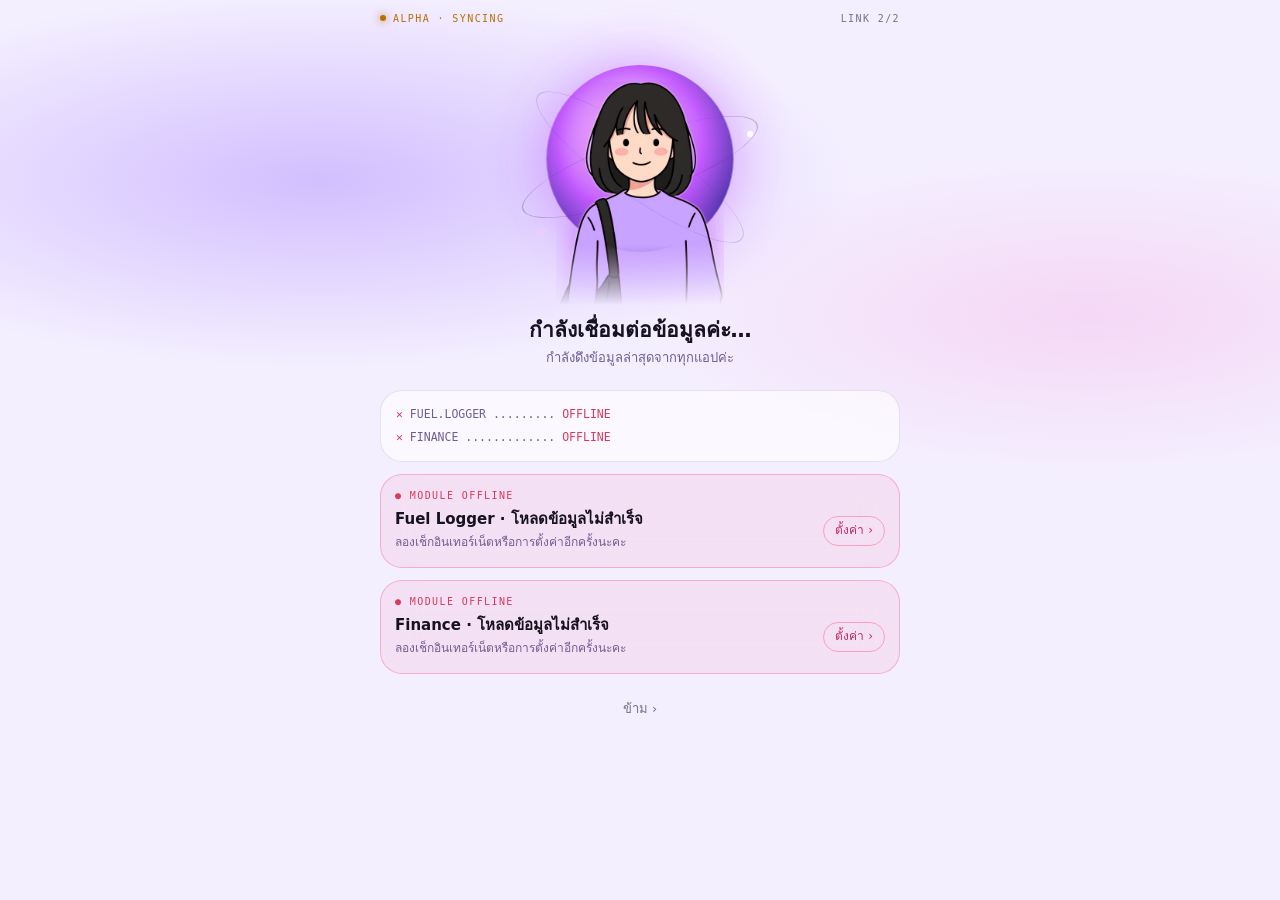
==== index.html @ 072a5286 "B4+B2: light/dark mode, and Alpha settings as the one place for all three apps - alpha-theme.js: alp" ====
<!doctype html>
<html lang="th">
<head>
  <meta charset="utf-8">
  <meta name="viewport" content="width=device-width, initial-scale=1, viewport-fit=cover">
  <meta name="theme-color" content="#07040f">
  <meta name="color-scheme" content="dark">
  <meta name="apple-mobile-web-app-capable" content="yes">
  <meta name="mobile-web-app-capable" content="yes">
  <meta name="apple-mobile-web-app-status-bar-style" content="black-translucent">
  <meta name="apple-mobile-web-app-title" content="Alpha">
  <meta name="description" content="รวมแอปส่วนตัว พร้อมสรุปและแจ้งเตือนจากทุกแอป">
  <title>Alpha</title>
  <link rel="manifest" href="/manifest.webmanifest">
  <link rel="apple-touch-icon" href="/icons/icon-180.png">
  <link rel="icon" href="/icons/icon.svg" type="image/svg+xml">
  <link rel="stylesheet" href="/styles.css">
  <script src="/alpha-theme.js"></script>
  <link rel="preload" href="/assets/alpha-character.png" as="image">
</head>
<body>
  <div class="aurora" aria-hidden="true"></div>

  <!-- หน้าแรก -->
  <main class="home" id="home">
    <div class="hud-top mono"><span class="live" id="liveState"><i></i><b>ALPHA · ONLINE</b></span><span class="hud-right"><span id="hudDate"></span>
      <button type="button" class="gear" id="settingsBtn" aria-label="ตั้งค่า"><svg viewBox="0 0 24 24"><path d="M4 7h9M18 7h2M4 17h2M11 17h9"/><circle cx="15.5" cy="7" r="2.5"/><circle cx="8.5" cy="17" r="2.5"/></svg></button></span></div>

    <button type="button" class="orb-btn" id="orbBtn" aria-label="เปิดหน้าสรุป">
      <span class="alpha alpha-lg" id="alpha" aria-hidden="true"><i class="glow-orb"></i><i class="ring r1"></i><span class="char"><img src="/assets/alpha-character.png" alt="" draggable="false"><i class="shirt"></i></span><i class="ring r2"></i><i class="spark s1"></i><i class="spark s2"></i></span>
      <span class="orb-hint">แตะเพื่อฟังสรุป</span>
    </button>

    <header class="greet">
      <h1 id="greet">สวัสดี</h1>
      <p id="headline">กำลังโหลด…</p>
    </header>

    <section class="alerts" id="alerts" aria-live="polite"></section>
    <section class="apps" id="apps"></section>
  </main>

  <!-- ช่องสั่งงาน -->
  <div class="answer" id="answer" role="status" hidden></div>
  <form class="cmd glass" id="cmd" autocomplete="off">
    <span class="wave" aria-hidden="true"><i></i><i></i><i></i><i></i><i></i><i></i><i></i></span>
    <input id="cmdInput" type="text" enterkeyhint="go" placeholder="สั่งงาน เช่น เงินเหลือเท่าไหร่" aria-label="สั่งงาน">
    <button type="button" class="mic" id="micBtn" aria-label="พูดคำสั่ง">
      <svg viewBox="0 0 24 24"><rect x="9" y="3" width="6" height="11" rx="3"/><path d="M5 11a7 7 0 0 0 14 0M12 18v3"/></svg>
    </button>
  </form>

  <!-- หน้าซิงก์ตอนเปิดแอป -->
  <section class="overlay sync" id="sync" aria-label="กำลังซิงก์" hidden>
    <div class="hud-top mono"><span class="live warn"><i></i><b>ALPHA · SYNCING</b></span><span id="syncCount"></span></div>
    <span class="alpha alpha-xl spinning" aria-hidden="true"><i class="glow-orb"></i><i class="ring r1"></i><span class="char"><img src="/assets/alpha-character.png" alt="" draggable="false"><i class="shirt"></i></span><i class="ring r2"></i><i class="spark s1"></i><i class="spark s2"></i></span>
    <h2>กำลังเชื่อมต่อข้อมูล…</h2>
    <p id="syncSub">ดึงข้อมูลล่าสุดจากทุกแอป</p>
    <div class="glass mono sync-log" id="syncLog"></div>
    <div id="syncIssues"></div>
    <button type="button" class="skip" id="syncSkip">ข้าม ›</button>
  </section>

  <!-- หน้ารายงาน -->
  <section class="overlay report" id="report" aria-label="รายงาน" hidden>
    <header class="rp-head">
      <button type="button" class="back" id="reportBack" aria-label="กลับ"><svg viewBox="0 0 8 14"><path d="M6.5 1.5L1.5 7l5 5.5"/></svg></button>
      <span class="avatar" id="rpAvatar" aria-hidden="true"><span class="char"><img src="/assets/alpha-character.png" alt="" draggable="false"><i class="shirt"></i></span></span>
      <div class="rp-title"><b class="mono">ALPHA</b><small class="mono" id="rpState"></small></div>
      <button type="button" class="speak" id="speakBtn" aria-label="อ่านให้ฟัง">
        <svg viewBox="0 0 24 24"><path d="M4 10v4h4l5 4V6L8 10z"/><path d="M16.5 8.5a5 5 0 0 1 0 7M19 6a8.5 8.5 0 0 1 0 12"/></svg>
      </button>
    </header>
    <div class="rp-body mono" id="rpBody"></div>
    <div class="rp-label mono">// MODULES</div>
    <div class="rp-modules mono" id="rpModules"></div>
  </section>

  <!-- หน้าตั้งค่า -->
  <section class="overlay settings" id="settings" aria-label="ตั้งค่า" hidden>
    <header class="rp-head">
      <button type="button" class="back" id="settingsBack" aria-label="กลับ"><svg viewBox="0 0 8 14"><path d="M6.5 1.5L1.5 7l5 5.5"/></svg></button>
      <h2 class="set-title" id="setTitle"></h2>
    </header>
    <div class="set-label" id="themeLabel"></div>
    <div class="themes" id="themes" role="radiogroup"></div>
    <div class="set-label" id="modeLabel"></div>
    <div class="seg three" id="modeSeg" role="radiogroup">
      <button type="button" role="radio" data-mode="auto"></button>
      <button type="button" role="radio" data-mode="light"></button>
      <button type="button" role="radio" data-mode="dark"></button>
    </div>
    <div class="set-label" id="langLabel"></div>
    <div class="seg" id="langSeg" role="radiogroup">
      <button type="button" role="radio" data-lang="th">ไทย</button>
      <button type="button" role="radio" data-lang="en">English</button>
    </div>
    <div class="set-label" id="connLabel"></div>
    <div class="set-stack" id="conns"></div>
    <div class="set-label" id="alertLabel"></div>
    <div class="glass set-card" style="margin-top:0">
      <label class="set-row" for="paceMin"><span id="paceLabel"></span>
        <input id="paceMin" type="number" inputmode="numeric" min="0" step="50"></label>
      <p class="set-hint" id="paceHint"></p>
      <div class="toggle-row" style="margin-top:14px"><span id="briefLabel"></span><button type="button" class="switch" id="briefSwitch" role="switch" aria-checked="true" aria-labelledby="briefLabel"></button></div>
      <p class="set-hint" id="briefHint"></p>
    </div>
    <div class="set-label" id="voiceLabel"></div>
    <div class="glass rp-voice">
      <div class="seg" id="voiceSeg" role="radiogroup">
        <button type="button" role="radio" data-voice="device"></button>
        <button type="button" role="radio" data-voice="siri"></button>
      </div>
      <p id="voiceNote"></p>
      <button type="button" class="voice-test" id="voiceTest"></button>
    </div>
    <p class="set-hint" style="text-align:center;margin:24px 0 8px" id="setFoot"></p>
  </section>

  <script type="module" src="/hub.js"></script>
</body>
</html>
---- styles.css ----
:root {
  /* สีตามธีม — alpha-theme.js ตั้ง --vi --pk --g1..3 --halo --core-* --shirt --bg-dark/--bg-light (ค่าด้านล่างคือ Aurora) */
  --vi: #b48cff; --pk: #ff5fbf;
  --g1: rgba(106, 43, 255, .55); --g2: rgba(255, 63, 180, .30); --g3: rgba(43, 107, 255, .28);
  --halo: rgba(192, 77, 255, .55);
  --core-a: #ffc4f2; --core-b: #c04dff; --core-c: #3b1d9e;
  --shirt: #b07cff;
  --grad: linear-gradient(135deg, var(--vi), var(--pk));
  --mono: "SF Mono", ui-monospace, Menlo, monospace;
  --ease: cubic-bezier(.2, .8, .2, 1);

  /* โหมดมืด (ค่าเริ่มต้น) */
  --bg: var(--bg-dark, #07040f);
  --ink: var(--ink-dark, #f4efff);
  --lav: var(--lav-dark, #c7b8ea);
  --dim: var(--dim-dark, #9a8fb8);
  --strong: #fff;
  --a1: var(--g1); --a2: var(--g2); --a3: var(--g3);
  --gr: #7dffb2; --rd: #ff5f8a; --or: #ffc46b; --live: #5ef2ff; --live-ink: #9ef2ff; --rd-ink: #ff7fb0;
  --glass: rgba(255, 255, 255, .07);
  --glass-line: rgba(255, 255, 255, .14);
  --line: rgba(255, 255, 255, .08);
  --ring-c: rgba(255, 255, 255, .5);
  --well: rgba(0, 0, 0, .25);
  color-scheme: dark;
}
/* โหมดสว่าง (เลือกในหน้าตั้งค่า หรือตามเครื่อง) */
:root[data-alpha-mode="light"] {
  --bg: var(--bg-light, #f6f3ff);
  --ink: #17121f;
  --lav: color-mix(in srgb, var(--vi) 35%, #4a4458);
  --dim: #77708a;
  --strong: #17121f;
  --a1: color-mix(in srgb, var(--g1) 45%, transparent); --a2: color-mix(in srgb, var(--g2) 45%, transparent); --a3: color-mix(in srgb, var(--g3) 45%, transparent);
  --gr: #0a8a55; --rd: #d83a5a; --or: #b86e00; --live: #0a9fc2; --live-ink: #0a7f9a; --rd-ink: #c22a5c;
  --glass: rgba(255, 255, 255, .6);
  --glass-line: rgba(30, 20, 60, .1);
  --line: rgba(30, 20, 60, .08);
  --ring-c: rgba(60, 40, 120, .35);
  --well: rgba(255, 255, 255, .7);
  color-scheme: light;
}
* { box-sizing: border-box; }
[hidden] { display: none !important; }
html, body { margin: 0; }
html { background: var(--bg); }
body {
  min-height: 100dvh; background: var(--bg); color: var(--ink);
  font: 15px/1.45 -apple-system, BlinkMacSystemFont, "SF Pro Text", "Sukhumvit Set", "Thonburi", system-ui, sans-serif;
  -webkit-font-smoothing: antialiased; -webkit-tap-highlight-color: transparent; overscroll-behavior-y: none;
}
button, input { font: inherit; color: inherit; }
button { background: none; border: 0; padding: 0; cursor: pointer; }
a { color: inherit; text-decoration: none; }
.mono { font-family: var(--mono); }
.glass { background: var(--glass); border: 1px solid var(--glass-line); border-radius: 22px; -webkit-backdrop-filter: blur(18px); backdrop-filter: blur(18px); }

/* พื้นหลังออโรร่า (ใช้ gradient แทน blur เพื่อให้ลื่นบนมือถือ) */
.aurora {
  position: fixed; inset: -10%; z-index: -1; pointer-events: none;
  background:
    radial-gradient(38% 26% at 22% 18%, var(--a1), transparent 70%),
    radial-gradient(34% 24% at 82% 32%, var(--a2), transparent 70%),
    radial-gradient(44% 30% at 50% 92%, var(--a3), transparent 70%);
  animation: drift 24s ease-in-out infinite alternate;
}
@keyframes drift { to { transform: translate3d(0, -3%, 0) scale(1.06); } }

/* ---------- ลูกแก้ว AI ---------- */
.orb { position: relative; display: block; width: var(--s); height: var(--s); }
.orb-xl { --s: 200px; }
.orb-lg { --s: 168px; }
.orb-sm { --s: 46px; flex: none; }
.orb-core {
  position: absolute; inset: 17%; border-radius: 50%;
  background: radial-gradient(circle at 45% 40%, #fff 0, var(--core-a) 14%, var(--core-b) 45%, var(--core-c) 78%, transparent 100%);
  box-shadow: 0 0 calc(var(--s) * .25) var(--halo);
  animation: breathe 4.2s ease-in-out infinite;
}
.ring { position: absolute; inset: 0; border-radius: 50%; border: 1px solid var(--ring-c); transform: rotateZ(-20deg) scaleY(.32); }
.ring.r2 { border-color: color-mix(in srgb, var(--ring-c) 50%, transparent); transform: rotateZ(35deg) scaleY(.32); }
.orb .r1 { animation: tilt1 14s linear infinite; }
.orb .r2 { animation: tilt2 20s linear infinite; }
.spark { position: absolute; width: 6px; height: 6px; border-radius: 50%; background: #fff; box-shadow: 0 0 10px #fff, 0 0 18px var(--core-a); }
.spark.s1 { top: 30%; right: 3%; animation: twinkle 3s ease-in-out infinite; }
.spark.s2 { bottom: 26%; left: 8%; width: 4px; height: 4px; background: var(--core-a); animation: twinkle 3.8s ease-in-out infinite .8s; }
.orb-sm .spark { display: none; }
.orb.spinning .r1 { animation-duration: 2.6s; }
.orb.spinning .r2 { animation-duration: 3.4s; animation-direction: reverse; }
.orb.spinning .orb-core { animation-duration: 1.6s; }
@keyframes breathe { 50% { transform: scale(1.06); filter: brightness(1.15); } }
@keyframes tilt1 { from { transform: rotateZ(-20deg) rotateX(0) scaleY(.32); } to { transform: rotateZ(340deg) rotateX(0) scaleY(.32); } }
@keyframes tilt2 { from { transform: rotateZ(35deg) scaleY(.32); } to { transform: rotateZ(-325deg) scaleY(.32); } }
@keyframes twinkle { 50% { opacity: .35; transform: scale(.7); } }

/* ---------- ตัวละคร Alpha ----------
   รูปต้นฉบับไม่ถูกแก้ (หน้าและผมเหมือนเดิม) · เสื้อเปลี่ยนสีด้วยชั้น .shirt ที่ใช้ mask เฉพาะส่วนเสื้อ
   + mix-blend-mode: color (คงความสว่าง/ขอบเส้นเดิม เปลี่ยนแค่เฉดสี) */
.alpha { position: relative; display: block; width: var(--w); height: var(--h); }
.alpha-lg { --w: 236px; --h: 226px; }
.alpha-xl { --w: 240px; --h: 236px; }
.glow-orb {
  position: absolute; left: 50%; top: 2%; width: 78%; aspect-ratio: 1; transform: translateX(-50%); border-radius: 50%;
  background: radial-gradient(circle at 45% 40%, color-mix(in srgb, #fff 70%, var(--core-a)) 0, var(--core-a) 18%, var(--core-b) 48%, var(--core-c) 76%, transparent 100%);
  box-shadow: 0 0 60px var(--halo); opacity: .9; animation: breathe 4.2s ease-in-out infinite;
}
.alpha .char {
  position: absolute; left: 50%; top: 9%; width: 70%; transform: translateX(-50%); isolation: isolate;
  /* ไฟขอบบาง ๆ + เรืองแสงสีธีม ให้เข้ากับพื้นมืด */
  filter: drop-shadow(0 0 1px rgba(255, 255, 255, .75)) drop-shadow(0 0 14px var(--halo));
  -webkit-mask-image: linear-gradient(#000 70%, transparent 96%); mask-image: linear-gradient(#000 70%, transparent 96%);
}
.char img { display: block; width: 100%; height: auto; -webkit-user-drag: none; }
.char .shirt {
  position: absolute; inset: 0; background: var(--shirt); mix-blend-mode: color; pointer-events: none;
  -webkit-mask: url(/assets/alpha-shirt-mask.png) center / 100% 100% no-repeat; mask: url(/assets/alpha-shirt-mask.png) center / 100% 100% no-repeat;
}
.alpha .ring { inset: 6% -2% auto; height: 78%; z-index: 0; }
.alpha .ring.r2 { z-index: 2; border-color: color-mix(in srgb, var(--ring-c) 60%, transparent); }
.alpha .char { z-index: 1; }
.alpha .spark { z-index: 3; }
.alpha .r1 { animation: tilt1 14s linear infinite; }
.alpha .r2 { animation: tilt2 20s linear infinite; }
.alpha.spinning .r1 { animation-duration: 2.6s; }
.alpha.spinning .r2 { animation-duration: 3.4s; animation-direction: reverse; }
.alpha.spinning .glow-orb { animation-duration: 1.6s; }
/* ตอนอ่านสรุปด้วยเสียง: วงแสงด้านหลังเต้นตามจังหวะ (ตัวละครไม่ขยับ) */
.alpha.speaking .glow-orb { animation: talk .9s ease-in-out infinite; }
.alpha.speaking.bump .glow-orb { transform: translateX(-50%) scale(1.12); filter: brightness(1.3); transition: transform .08s, filter .08s; }
@keyframes talk { 0%, 100% { transform: translateX(-50%) scale(1); } 50% { transform: translateX(-50%) scale(1.07); filter: brightness(1.2); } }
.glow-orb { will-change: transform; }
@keyframes breathe-orb { 50% { transform: translateX(-50%) scale(1.05); filter: brightness(1.12); } }
.alpha .glow-orb { animation-name: breathe-orb; }
.alpha.speaking .glow-orb { animation-name: talk; }
/* หน้ารายงาน: avatar วงกลมเล็ก */
.avatar { position: relative; flex: none; width: 46px; height: 46px; border-radius: 50%; overflow: hidden;
  background: radial-gradient(circle at 50% 35%, var(--core-b), var(--core-c) 80%); box-shadow: 0 0 0 1px rgba(255, 255, 255, .3), 0 0 14px var(--halo); }
.avatar .char { position: absolute; left: 50%; top: 3px; width: 64px; transform: translateX(-50%); }
.avatar.speaking { animation: talk-av .9s ease-in-out infinite; }
@keyframes talk-av { 50% { box-shadow: 0 0 0 1px rgba(255, 255, 255, .5), 0 0 24px var(--halo); } }

/* ---------- หน้าแรก ---------- */
.home {
  max-width: 520px; margin: 0 auto;
  padding: calc(env(safe-area-inset-top) + 12px) max(18px, env(safe-area-inset-right)) calc(env(safe-area-inset-bottom) + 110px) max(18px, env(safe-area-inset-left));
}
.hud-top { display: flex; justify-content: space-between; font-size: 10px; letter-spacing: .14em; color: var(--dim); text-transform: uppercase; }
.live b { font-weight: 500; color: var(--live-ink); }
.live i { display: inline-block; width: 6px; height: 6px; margin-right: 7px; border-radius: 50%; background: var(--live); box-shadow: 0 0 8px var(--live); vertical-align: 1px; }
.live.warn b { color: var(--or); }
.live.warn i { background: var(--or); box-shadow: 0 0 8px var(--or); animation: twinkle 1s infinite; }
.live.bad b { color: var(--rd); }
.live.bad i { background: var(--rd); box-shadow: 0 0 8px var(--rd); }

.orb-btn { display: flex; flex-direction: column; align-items: center; margin: 14px auto 0; }
.orb-btn:active .orb { transform: scale(.96); }
.orb-btn .orb { transition: transform .2s var(--ease); }
.orb-hint { margin-top: 2px; font-size: 11px; color: var(--lav); opacity: .7; }
.greet { text-align: center; margin-top: 10px; }
.greet h1 { margin: 0; font-size: 26px; font-weight: 650; letter-spacing: -.01em; }
.greet p { margin: 4px 0 0; color: var(--lav); font-size: 14px; }
.greet p b { font-weight: 600; }
.greet .u { color: var(--rd); } .greet .s { color: var(--or); }

.alerts { margin-top: 20px; }
.alerts:empty { display: none; }
.al-card { display: block; padding: 6px 16px; }
.al-main { display: flex; gap: 12px; align-items: center; padding: 10px 0; }
.al-ic { flex: none; width: 38px; height: 38px; border-radius: 12px; display: grid; place-items: center; font-weight: 700; }
.al-ic.urgent { background: rgba(255, 77, 140, .2); color: var(--rd-ink); }
.al-ic.soon { background: rgba(255, 196, 107, .16); color: var(--or); }
.al-ic.info { background: color-mix(in srgb, var(--lav) 14%, transparent); color: var(--lav); }
.al-text { flex: 1; min-width: 0; }
.al-text b { display: block; font-weight: 600; }
.al-text small { color: var(--lav); font-size: 12px; }
.al-row { display: flex; align-items: center; gap: 10px; padding: 9px 0; border-top: 1px solid var(--line); font-size: 13.5px; }
.al-row span:nth-child(2) { flex: 1; min-width: 0; }
.al-row small { color: var(--dim); font-size: 11px; }
.dot { flex: none; width: 8px; height: 8px; border-radius: 50%; }
.dot.urgent { background: var(--rd); box-shadow: 0 0 8px var(--rd); }
.dot.soon { background: var(--or); }
.dot.info { background: var(--dim); }
.al-more { display: block; width: 100%; padding: 10px 0 8px; border-top: 1px solid var(--line); text-align: center; font-size: 13px; color: var(--lav); }
.chev { flex: none; width: 8px; height: 14px; fill: none; stroke: var(--lav); stroke-width: 1.8; stroke-linecap: round; stroke-linejoin: round; }

.apps { display: grid; grid-template-columns: repeat(2, minmax(0, 1fr)); gap: 10px; margin-top: 10px; }
.app { position: relative; display: block; padding: 14px; min-height: 128px; transition: transform .15s var(--ease); }
.app:active { transform: scale(.97); }
.app.wide { grid-column: 1 / -1; min-height: 0; display: flex; align-items: center; gap: 12px; padding: 12px 16px; }
.app-name { display: flex; align-items: center; gap: 8px; font-size: 12.5px; font-weight: 600; }
.app-name img { width: 22px; height: 22px; border-radius: 6px; }
.app-big { margin-top: 12px; font-size: 28px; font-weight: 650; letter-spacing: -.02em; line-height: 1.1; font-variant-numeric: tabular-nums; }
.app-big small { font-size: 13px; font-weight: 500; color: var(--lav); }
.app-sub { margin-top: 3px; font-size: 11.5px; color: var(--lav); }
.app-meta { margin-top: 8px; font-size: 10.5px; color: var(--dim); }
.app-meta.mono, #hudDate { font-family: -apple-system, "Sukhumvit Set", "Thonburi", system-ui, sans-serif; letter-spacing: 0; font-size: 11px; }
.app-meta.err { color: var(--rd); }
.app.wide .app-name { flex: 1; font-size: 15px; font-weight: 500; }
.app.wide .app-name img { width: 30px; height: 30px; border-radius: 8px; }
.app.wide .app-name small { display: block; font-size: 12px; color: var(--lav); font-weight: 400; }
.app.offline { grid-column: 1 / -1; min-height: 0; border-color: rgba(255, 95, 138, .4); background: rgba(255, 60, 120, .08); }
.app.offline .tag { font-size: 10px; letter-spacing: .14em; color: var(--rd); }
.app.offline .row { display: flex; align-items: center; gap: 10px; margin-top: 6px; }
.app.offline .row div { flex: 1; min-width: 0; }
.app.offline .row b { display: block; font-weight: 600; }
.app.offline .row small { color: var(--lav); font-size: 12px; }
.pill { flex: none; font-size: 12px; border-radius: 99px; padding: 5px 11px; border: 1px solid rgba(255, 95, 138, .5); color: var(--rd-ink); }
.sk { display: block; border-radius: 8px; background: var(--line); animation: pulse 1.4s ease-in-out infinite; }
@keyframes pulse { 50% { opacity: .45; } }

/* ---------- ช่องสั่งงาน ---------- */
.cmd {
  position: fixed; z-index: 5; left: max(14px, env(safe-area-inset-left)); right: max(14px, env(safe-area-inset-right));
  bottom: calc(env(safe-area-inset-bottom) + 12px); max-width: 492px; margin: 0 auto;
  display: flex; align-items: center; gap: 10px; padding: 7px 7px 7px 16px; border-radius: 99px;
  background: color-mix(in srgb, var(--bg) 55%, transparent);
}
.wave { display: flex; align-items: center; gap: 3px; height: 22px; }
.wave i { width: 3px; height: 30%; border-radius: 2px; background: var(--lav); }
.wave i:nth-child(2n) { height: 60%; } .wave i:nth-child(3n) { height: 90%; }
.cmd.listening .wave i { animation: eq .9s ease-in-out infinite; }
.cmd.listening .wave i:nth-child(2n) { animation-delay: -.3s; } .cmd.listening .wave i:nth-child(3n) { animation-delay: -.6s; }
@keyframes eq { 50% { height: 100%; } }
.cmd input { flex: 1; min-width: 0; border: 0; outline: 0; background: none; font-size: 16px; color: var(--ink); }
.cmd input::placeholder { color: var(--lav); opacity: .8; }
.mic { flex: none; width: 38px; height: 38px; border-radius: 50%; display: grid; place-items: center; color: #fff; background: var(--grad); box-shadow: 0 0 16px var(--halo); }
.mic svg { width: 18px; height: 18px; fill: none; stroke: currentColor; stroke-width: 1.8; stroke-linecap: round; }
.cmd.listening .mic { animation: twinkle 1s infinite; }
.answer {
  position: fixed; z-index: 5; left: 18px; right: 18px; bottom: calc(env(safe-area-inset-bottom) + 72px); max-width: 480px; margin: 0 auto;
  padding: 12px 16px; border-radius: 18px; background: color-mix(in srgb, var(--bg) 78%, var(--vi) 22%); border: 1px solid var(--glass-line);
  font-size: 14px; box-shadow: 0 10px 30px rgba(0, 0, 0, .35); animation: rise .3s var(--ease);
}
.answer small { display: block; margin-top: 4px; color: var(--lav); font-size: 12px; }
@keyframes rise { from { opacity: 0; transform: translateY(8px); } }

/* ---------- หน้าซ้อน (ซิงก์ / รายงาน) ---------- */
.overlay {
  position: fixed; inset: 0; z-index: 10; overflow-y: auto; -webkit-overflow-scrolling: touch;
  padding: calc(env(safe-area-inset-top) + 12px) max(18px, env(safe-area-inset-right)) calc(env(safe-area-inset-bottom) + 24px) max(18px, env(safe-area-inset-left));
  background: radial-gradient(60% 30% at 25% 20%, var(--a1), transparent 70%), radial-gradient(50% 25% at 85% 35%, var(--a2), transparent 70%), var(--bg);
  animation: fadein .35s var(--ease);
}
.overlay > * { max-width: 520px; margin-left: auto; margin-right: auto; }
.overlay.closing { animation: fadeout .4s var(--ease) forwards; }
@keyframes fadein { from { opacity: 0; } }
@keyframes fadeout { to { opacity: 0; transform: scale(1.03); } }

.sync { display: flex; flex-direction: column; }
.sync > .hud-top { width: 100%; }
.sync .orb, .sync .alpha { margin: 34px auto 0; }
.sync h2 { margin: 18px auto 0; font-size: 21px; font-weight: 600; text-align: center; }
.sync p { margin: 4px auto 0; text-align: center; color: var(--lav); font-size: 13px; }
.sync-log { width: 100%; margin-top: 22px; padding: 12px 15px; font-size: 11.5px; line-height: 2; color: var(--lav); }
.sync-log .ok { color: var(--gr); } .sync-log .run { color: var(--pk); } .sync-log .bad { color: var(--rd); } .sync-log .mute { color: var(--dim); }
.bar { height: 4px; border-radius: 4px; background: var(--line); margin: 2px 0 6px; overflow: hidden; }
.bar i { display: block; width: 40%; height: 100%; border-radius: 4px; background: var(--grad); box-shadow: 0 0 8px var(--pk); animation: indet 1.2s ease-in-out infinite; }
@keyframes indet { from { transform: translateX(-100%); } to { transform: translateX(260%); } }
#syncIssues { width: 100%; }
#syncIssues .app { margin-top: 12px; }
.skip { margin: 18px auto 0; font-size: 13px; color: var(--dim); padding: 8px 14px; }

.rp-head { display: flex; align-items: center; gap: 10px; }
.back { width: 32px; height: 40px; display: grid; place-items: center; margin-left: -8px; }
.back svg { width: 9px; height: 16px; fill: none; stroke: var(--lav); stroke-width: 1.8; stroke-linecap: round; stroke-linejoin: round; }
.rp-title { flex: 1; min-width: 0; }
.rp-title b { display: block; font-size: 15px; letter-spacing: .06em; color: var(--ink); }
.rp-title small { font-size: 10px; letter-spacing: .1em; color: var(--dim); }
.speak { width: 40px; height: 40px; border-radius: 50%; display: grid; place-items: center; background: var(--glass); border: 1px solid var(--glass-line); }
.speak svg { width: 19px; height: 19px; fill: none; stroke: var(--lav); stroke-width: 1.7; stroke-linecap: round; stroke-linejoin: round; }
.speak.on { border-color: var(--pk); } .speak.on svg { stroke: var(--pk); }
.report { background-image: repeating-linear-gradient(0deg, color-mix(in srgb, var(--lav) 4%, transparent) 0 1px, transparent 1px 3px), radial-gradient(60% 30% at 25% 20%, var(--a1), transparent 70%); background-color: var(--bg); }
.rp-body { margin-top: 20px; font-size: 13px; line-height: 1.8; color: var(--lav); min-height: 120px; }
.rp-body .ts { color: var(--dim); }
.rp-body .hello { margin: 10px 0 8px; font-family: -apple-system, "Thonburi", sans-serif; font-size: 18px; line-height: 1.5; color: var(--strong); }
.rp-line { display: block; width: 100%; text-align: left; padding: 1px 0; }
a.rp-line:active { background: var(--line); }
.rp-line .u { color: var(--rd); } .rp-line .s { color: var(--or); } .rp-line .i { color: var(--lav); }
.rp-line .go { color: var(--dim); }
.cursor { display: inline-block; width: 8px; height: 15px; margin-left: 4px; vertical-align: -2px; background: var(--pk); box-shadow: 0 0 8px var(--pk); animation: blink 1s steps(2) infinite; }
@keyframes blink { 50% { opacity: 0; } }
.rp-label { margin: 26px 0 8px; font-size: 10px; letter-spacing: .14em; color: var(--dim); }
.rp-mod { display: flex; align-items: center; gap: 10px; padding: 11px 13px; margin-bottom: 8px; border-radius: 12px; border: 1px solid var(--glass-line); font-size: 13px; }
.rp-mod span:nth-child(2) { flex: 1; }
.rp-mod small { font-size: 11px; }
.rp-mod .chev { stroke: currentColor; }

.rp-voice { padding: 12px; border-radius: 18px; }
.seg { display: grid; grid-template-columns: 1fr 1fr; gap: 4px; padding: 4px; border-radius: 12px; background: var(--well); }
.seg button { padding: 8px 6px; border-radius: 9px; font-size: 13px; color: var(--lav); }
.seg button[aria-checked="true"] { background: color-mix(in srgb, var(--vi) 25%, transparent); color: var(--strong); box-shadow: inset 0 0 0 1px color-mix(in srgb, var(--vi) 50%, transparent); }
#voiceNote { margin: 10px 4px 8px; font-size: 12px; line-height: 1.55; color: var(--lav); }
.voice-test { width: 100%; padding: 9px; border-radius: 12px; font-size: 13px; border: 1px solid var(--glass-line); color: var(--ink); }

.hud-right { display: inline-flex; align-items: center; gap: 10px; }
.gear { width: 34px; height: 34px; margin: -8px -8px -8px 0; display: grid; place-items: center; color: var(--lav); }
.gear svg { width: 18px; height: 18px; fill: none; stroke: currentColor; stroke-width: 1.8; stroke-linecap: round; }
.caret { flex: none; width: 12px; height: 8px; fill: none; stroke: var(--lav); stroke-width: 1.8; stroke-linecap: round; stroke-linejoin: round; transition: transform .2s var(--ease); }
[aria-expanded="true"] .caret { transform: rotate(180deg); }
button.al-main, button.al-row { width: 100%; text-align: left; }
.al-sub { padding: 0 0 6px 20px; }
.al-sub a { display: flex; align-items: center; gap: 10px; padding: 7px 0; font-size: 13px; color: var(--lav); border-top: 1px dashed var(--line); }
.al-sub a span { flex: 1; }
button.rp-line { font: inherit; color: inherit; }
.rp-sub { padding-left: 18px; color: var(--lav); }
.set-title { margin: 0; font-size: 22px; font-weight: 650; }
.set-card { margin-top: 18px; padding: 14px 16px; border-radius: 18px; }
.set-row { display: flex; align-items: center; gap: 12px; font-size: 14px; }
.set-row span { flex: 1; }
.set-row input { width: 96px; padding: 8px 10px; border-radius: 10px; border: 1px solid var(--glass-line); background: var(--well); color: var(--ink); font-size: 16px; text-align: right; }
.set-hint { margin: 8px 0 0; font-size: 12px; color: var(--lav); }

/* ตัวเลือกธีมในหน้าตั้งค่า */
.themes { display: grid; grid-template-columns: repeat(3, minmax(0, 1fr)); gap: 8px; }
.themes button { padding: 10px 8px; border-radius: 14px; border: 1px solid var(--glass-line); font-size: 12.5px; color: var(--lav); text-align: center; }
.themes button i { display: block; height: 34px; margin-bottom: 7px; border-radius: 10px; }
.themes button[aria-checked="true"] { color: var(--strong); border-color: var(--vi); box-shadow: 0 0 0 1px var(--vi); }
.set-label { margin: 22px 4px 8px; font-size: 12px; color: var(--dim); }

@media (prefers-reduced-motion: reduce) {
  *, *::before, *::after { animation-duration: .01ms !important; animation-iteration-count: 1 !important; transition-duration: .01ms !important; }
}

/* เปลี่ยนหน้าระหว่าง Alpha ↔ แอป ให้สมูท (Safari 18.2+ / Chrome 126+) — หน้าเก่าเฟดออก หน้าใหม่เฟดเข้า */
@view-transition { navigation: auto; }
::view-transition-old(root) { animation: vt-out .22s cubic-bezier(.4, 0, 1, 1) both; }
::view-transition-new(root) { animation: vt-in .32s cubic-bezier(.22, 1, .36, 1) both; }
::view-transition-group(app-title) { animation-duration: .38s; animation-timing-function: cubic-bezier(.22, 1, .36, 1); }
@keyframes vt-out { to { opacity: 0; transform: scale(.985); } }
@keyframes vt-in { from { opacity: 0; transform: scale(1.015); } }
@media (prefers-reduced-motion: reduce) {
  ::view-transition-group(*), ::view-transition-old(*), ::view-transition-new(*) { animation: none !important; }
}
/* ชื่อแอปบนการ์ดที่กด เลื่อนไปเป็นหัวข้อของหน้าแอป (ตั้ง view-transition-name ตอนกดใน hub.js) */

/* หน้าตั้งค่า: แถบเลือก 3 ปุ่ม และช่องวาง setup code */
.seg.three { grid-template-columns: repeat(3, 1fr); }
.set-stack { display: grid; gap: 10px; }
.conn { padding: 12px 14px; border-radius: 16px; }
.conn-head { display: flex; align-items: center; gap: 10px; }
.conn-head img { width: 28px; height: 28px; border-radius: 8px; }
.conn-head b { flex: 1; font-size: 14px; }
.conn-state { font-size: 11px; padding: 3px 9px; border-radius: 99px; }
.conn-state.on { color: var(--gr); background: color-mix(in srgb, var(--gr) 14%, transparent); }
.conn-state.off { color: var(--dim); background: var(--line); }
.conn textarea { width: 100%; margin-top: 10px; padding: 10px 12px; border-radius: 12px; border: 1px solid var(--glass-line); background: var(--well); color: var(--ink); font: 13px/1.4 var(--mono); resize: vertical; }
.conn-actions { display: flex; gap: 8px; margin-top: 8px; }
.conn-actions button { flex: 1; padding: 9px; border-radius: 12px; font-size: 13px; border: 1px solid var(--glass-line); color: var(--ink); }
.conn-actions .primary { background: var(--grad); color: #fff; border: 0; }
.conn-actions .danger { color: var(--rd); }
.conn-msg { margin: 8px 2px 0; font-size: 12px; color: var(--lav); }
.conn-msg.err { color: var(--rd); }
.toggle-row { display: flex; align-items: center; gap: 12px; font-size: 14px; }
.toggle-row span { flex: 1; }
.switch { position: relative; width: 50px; height: 30px; border-radius: 99px; background: var(--line); border: 1px solid var(--glass-line); transition: background .2s; }
.switch::after { content: ""; position: absolute; top: 2px; left: 2px; width: 24px; height: 24px; border-radius: 50%; background: #fff; box-shadow: 0 2px 6px rgba(0, 0, 0, .3); transition: transform .2s var(--ease); }
.switch[aria-checked="true"] { background: var(--grad); }
.switch[aria-checked="true"]::after { transform: translateX(20px); }
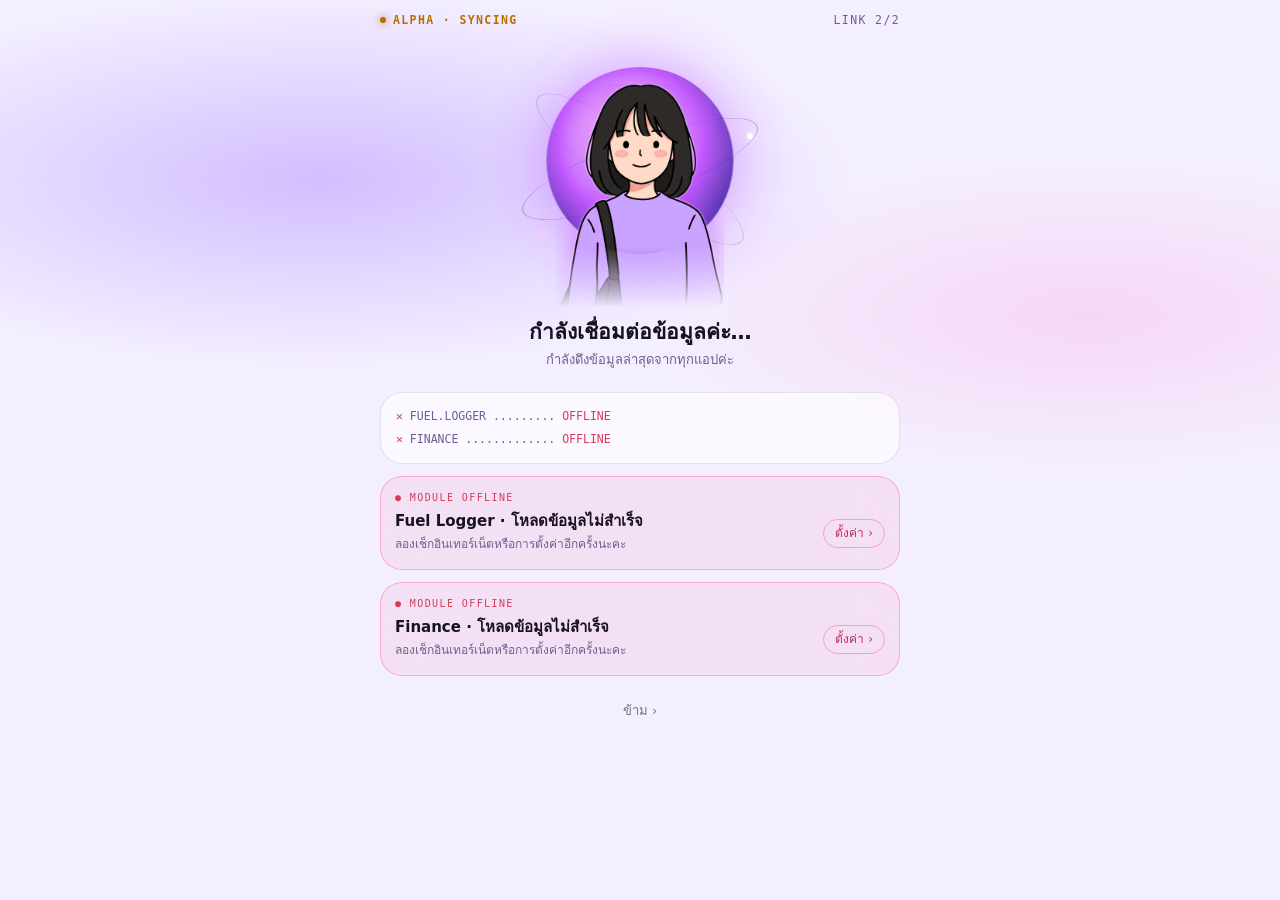
==== commit 02365416: "Spoken summary, summary chip, keyboard-aware command bar and no overscroll Co-Authored-By: Claude Op" ====
--- a/index.html
+++ b/index.html
@@ -13,7 +13,7 @@
   <title>Alpha</title>
   <link rel="manifest" href="/manifest.webmanifest">
   <link rel="apple-touch-icon" href="/icons/icon-180.png">
-  <link rel="icon" href="/icons/icon.svg" type="image/svg+xml">
+  <link rel="icon" href="/icons/icon-192.png" type="image/png">
   <link rel="stylesheet" href="/styles.css">
   <script src="/alpha-theme.js"></script>
   <link rel="preload" href="/assets/alpha-character.png" as="image">
@@ -26,14 +26,13 @@
     <div class="hud-top mono"><span class="live" id="liveState"><i></i><b>ALPHA · ONLINE</b></span><span class="hud-right"><span id="hudDate"></span>
       <button type="button" class="gear" id="settingsBtn" aria-label="ตั้งค่า"><svg viewBox="0 0 24 24"><path d="M4 7h9M18 7h2M4 17h2M11 17h9"/><circle cx="15.5" cy="7" r="2.5"/><circle cx="8.5" cy="17" r="2.5"/></svg></button></span></div>
 
-    <button type="button" class="orb-btn" id="orbBtn" aria-label="เปิดหน้าสรุป">
+    <a class="orb-btn" id="orbBtn" href="claude://claude.ai/project/01a1a61f-5150-74b6-b77b-14f320f89b67" aria-label="เปิด Alpha ใน Claude">
       <span class="alpha alpha-lg" id="alpha" aria-hidden="true"><i class="glow-orb"></i><i class="ring r1"></i><span class="char"><img src="/assets/alpha-character.png" alt="" draggable="false"><i class="shirt"></i></span><i class="ring r2"></i><i class="spark s1"></i><i class="spark s2"></i></span>
-      <span class="orb-hint">แตะเพื่อฟังสรุป</span>
-    </button>
+    </a>
 
     <header class="greet">
       <h1 id="greet">สวัสดี</h1>
-      <p id="headline">กำลังโหลด…</p>
+      <button type="button" class="headline" id="headline" data-brief aria-label="ฟังสรุป">กำลังโหลด…</button>
     </header>
 
     <section class="alerts" id="alerts" aria-live="polite"></section>
@@ -72,8 +71,6 @@
       </button>
     </header>
     <div class="rp-body mono" id="rpBody"></div>
-    <div class="rp-label mono">// MODULES</div>
-    <div class="rp-modules mono" id="rpModules"></div>
   </section>
 
   <!-- หน้าตั้งค่า -->
@@ -105,6 +102,16 @@
       <div class="toggle-row" style="margin-top:14px"><span id="briefLabel"></span><button type="button" class="switch" id="briefSwitch" role="switch" aria-checked="true" aria-labelledby="briefLabel"></button></div>
       <p class="set-hint" id="briefHint"></p>
     </div>
+    <div class="set-label" id="speechLabel"></div>
+    <div class="glass set-card" style="margin-top:0">
+      <label class="set-row" for="tightPerDay"><span id="tightLabel"></span>
+        <input id="tightPerDay" type="number" inputmode="numeric" min="0" step="10"></label>
+      <label class="set-row" for="overMid" style="margin-top:10px"><span id="overMidLabel"></span>
+        <input id="overMid" type="number" inputmode="numeric" min="0" step="50"></label>
+      <label class="set-row" for="overHigh" style="margin-top:10px"><span id="overHighLabel"></span>
+        <input id="overHigh" type="number" inputmode="numeric" min="0" step="100"></label>
+      <p class="set-hint" id="speechHint"></p>
+    </div>
     <div class="set-label" id="voiceLabel"></div>
     <div class="glass rp-voice">
       <div class="seg" id="voiceSeg" role="radiogroup">
--- a/styles.css
+++ b/styles.css
@@ -42,10 +42,10 @@
 }
 * { box-sizing: border-box; }
 [hidden] { display: none !important; }
-html, body { margin: 0; }
+html, body { margin: 0; height: 100%; overflow: hidden; overscroll-behavior: none; }
 html { background: var(--bg); }
 body {
-  min-height: 100dvh; background: var(--bg); color: var(--ink);
+  background: var(--bg); color: var(--ink);
   font: 15px/1.45 -apple-system, BlinkMacSystemFont, "SF Pro Text", "Sukhumvit Set", "Thonburi", system-ui, sans-serif;
   -webkit-font-smoothing: antialiased; -webkit-tap-highlight-color: transparent; overscroll-behavior-y: none;
 }
@@ -116,7 +116,7 @@
   -webkit-mask: url(/assets/alpha-shirt-mask.png) center / 100% 100% no-repeat; mask: url(/assets/alpha-shirt-mask.png) center / 100% 100% no-repeat;
 }
 .alpha .ring { inset: 6% -2% auto; height: 78%; z-index: 0; }
-.alpha .ring.r2 { z-index: 2; border-color: color-mix(in srgb, var(--ring-c) 60%, transparent); }
+.alpha .ring.r2 { z-index: 0; border-color: color-mix(in srgb, var(--ring-c) 60%, transparent); }
 .alpha .char { z-index: 1; }
 .alpha .spark { z-index: 3; }
 .alpha .r1 { animation: tilt1 14s linear infinite; }
@@ -141,32 +141,37 @@
 
 /* ---------- หน้าแรก ---------- */
 .home {
-  max-width: 520px; margin: 0 auto;
-  padding: calc(env(safe-area-inset-top) + 12px) max(18px, env(safe-area-inset-right)) calc(env(safe-area-inset-bottom) + 110px) max(18px, env(safe-area-inset-left));
-}
-.hud-top { display: flex; justify-content: space-between; font-size: 10px; letter-spacing: .14em; color: var(--dim); text-transform: uppercase; }
-.live b { font-weight: 500; color: var(--live-ink); }
+  position: fixed; inset: 0; overflow-y: auto; overscroll-behavior: none; -webkit-overflow-scrolling: touch;
+  padding: calc(env(safe-area-inset-top) + 12px) max(18px, env(safe-area-inset-right), calc((100% - 520px) / 2)) calc(env(safe-area-inset-bottom) + 110px) max(18px, env(safe-area-inset-left), calc((100% - 520px) / 2));
+}
+.hud-top { display: flex; justify-content: space-between; align-items: center; font-size: 11.5px; letter-spacing: .12em; color: var(--lav); text-transform: uppercase; }
+.live b { font-weight: 650; color: var(--live-ink); text-shadow: none; }
 .live i { display: inline-block; width: 6px; height: 6px; margin-right: 7px; border-radius: 50%; background: var(--live); box-shadow: 0 0 8px var(--live); vertical-align: 1px; }
 .live.warn b { color: var(--or); }
 .live.warn i { background: var(--or); box-shadow: 0 0 8px var(--or); animation: twinkle 1s infinite; }
 .live.bad b { color: var(--rd); }
 .live.bad i { background: var(--rd); box-shadow: 0 0 8px var(--rd); }
 
-.orb-btn { display: flex; flex-direction: column; align-items: center; margin: 14px auto 0; }
+.orb-btn { display: flex; flex-direction: column; align-items: center; width: max-content; margin: 14px auto 0; -webkit-touch-callout: none; }
+.orb-btn:active .alpha { transform: scale(.97); }
+.orb-btn .alpha { transition: transform .2s var(--ease); }
 .orb-btn:active .orb { transform: scale(.96); }
 .orb-btn .orb { transition: transform .2s var(--ease); }
-.orb-hint { margin-top: 2px; font-size: 11px; color: var(--lav); opacity: .7; }
 .greet { text-align: center; margin-top: 10px; }
 .greet h1 { margin: 0; font-size: 26px; font-weight: 650; letter-spacing: -.01em; }
-.greet p { margin: 4px 0 0; color: var(--lav); font-size: 14px; }
-.greet p b { font-weight: 600; }
+.greet .headline { display: inline-flex; align-items: center; gap: 7px; margin: 8px 0 0; padding: 6px 14px; border-radius: 99px;
+  color: var(--lav); font-size: 14px; background: var(--glass); border: 1px solid var(--glass-line); transition: transform .15s var(--ease); }
+.greet .headline:active { transform: scale(.96); }
+.greet .headline:disabled { background: none; border-color: transparent; cursor: default; }
+.greet .headline b { font-weight: 600; }
+.headline .play { width: 16px; height: 16px; fill: none; stroke: currentColor; stroke-width: 1.8; stroke-linecap: round; stroke-linejoin: round; opacity: .85; }
 .greet .u { color: var(--rd); } .greet .s { color: var(--or); }
 
 .alerts { margin-top: 20px; }
 .alerts:empty { display: none; }
 .al-card { display: block; padding: 6px 16px; }
 .al-main { display: flex; gap: 12px; align-items: center; padding: 10px 0; }
-.al-ic { flex: none; width: 38px; height: 38px; border-radius: 12px; display: grid; place-items: center; font-weight: 700; }
+.al-ic { flex: none; width: 38px; height: 38px; border-radius: 12px; display: grid; place-items: center; font-size: 22px; line-height: 1; }
 .al-ic.urgent { background: rgba(255, 77, 140, .2); color: var(--rd-ink); }
 .al-ic.soon { background: rgba(255, 196, 107, .16); color: var(--or); }
 .al-ic.info { background: color-mix(in srgb, var(--lav) 14%, transparent); color: var(--lav); }
@@ -184,7 +189,9 @@
 .chev { flex: none; width: 8px; height: 14px; fill: none; stroke: var(--lav); stroke-width: 1.8; stroke-linecap: round; stroke-linejoin: round; }
 
 .apps { display: grid; grid-template-columns: repeat(2, minmax(0, 1fr)); gap: 10px; margin-top: 10px; }
-.app { position: relative; display: block; padding: 14px; min-height: 128px; transition: transform .15s var(--ease); }
+.app { position: relative; display: block; padding: 14px; min-height: 128px; transition: transform .15s var(--ease); -webkit-touch-callout: none; -webkit-user-select: none; user-select: none; }
+/* กดค้าง: การ์ดยุบช้า ๆ บอกว่ากำลังจะเปิดทางลัด */
+.app.pressing { transform: scale(.94); transition: transform .5s var(--ease); }
 .app:active { transform: scale(.97); }
 .app.wide { grid-column: 1 / -1; min-height: 0; display: flex; align-items: center; gap: 12px; padding: 12px 16px; }
 .app-name { display: flex; align-items: center; gap: 8px; font-size: 12.5px; font-weight: 600; }
@@ -211,7 +218,7 @@
 /* ---------- ช่องสั่งงาน ---------- */
 .cmd {
   position: fixed; z-index: 5; left: max(14px, env(safe-area-inset-left)); right: max(14px, env(safe-area-inset-right));
-  bottom: calc(env(safe-area-inset-bottom) + 12px); max-width: 492px; margin: 0 auto;
+  bottom: calc(env(safe-area-inset-bottom) + 12px + var(--kb, 0px)); max-width: 492px; margin: 0 auto;
   display: flex; align-items: center; gap: 10px; padding: 7px 7px 7px 16px; border-radius: 99px;
   background: color-mix(in srgb, var(--bg) 55%, transparent);
 }
@@ -227,7 +234,7 @@
 .mic svg { width: 18px; height: 18px; fill: none; stroke: currentColor; stroke-width: 1.8; stroke-linecap: round; }
 .cmd.listening .mic { animation: twinkle 1s infinite; }
 .answer {
-  position: fixed; z-index: 5; left: 18px; right: 18px; bottom: calc(env(safe-area-inset-bottom) + 72px); max-width: 480px; margin: 0 auto;
+  position: fixed; z-index: 5; left: 18px; right: 18px; bottom: calc(env(safe-area-inset-bottom) + 72px + var(--kb, 0px)); max-width: 480px; margin: 0 auto;
   padding: 12px 16px; border-radius: 18px; background: color-mix(in srgb, var(--bg) 78%, var(--vi) 22%); border: 1px solid var(--glass-line);
   font-size: 14px; box-shadow: 0 10px 30px rgba(0, 0, 0, .35); animation: rise .3s var(--ease);
 }
@@ -236,7 +243,7 @@
 
 /* ---------- หน้าซ้อน (ซิงก์ / รายงาน) ---------- */
 .overlay {
-  position: fixed; inset: 0; z-index: 10; overflow-y: auto; -webkit-overflow-scrolling: touch;
+  position: fixed; inset: 0; z-index: 10; overflow-y: auto; overscroll-behavior: none; -webkit-overflow-scrolling: touch;
   padding: calc(env(safe-area-inset-top) + 12px) max(18px, env(safe-area-inset-right)) calc(env(safe-area-inset-bottom) + 24px) max(18px, env(safe-area-inset-left));
   background: radial-gradient(60% 30% at 25% 20%, var(--a1), transparent 70%), radial-gradient(50% 25% at 85% 35%, var(--a2), transparent 70%), var(--bg);
   animation: fadein .35s var(--ease);
@@ -279,11 +286,6 @@
 .rp-line .go { color: var(--dim); }
 .cursor { display: inline-block; width: 8px; height: 15px; margin-left: 4px; vertical-align: -2px; background: var(--pk); box-shadow: 0 0 8px var(--pk); animation: blink 1s steps(2) infinite; }
 @keyframes blink { 50% { opacity: 0; } }
-.rp-label { margin: 26px 0 8px; font-size: 10px; letter-spacing: .14em; color: var(--dim); }
-.rp-mod { display: flex; align-items: center; gap: 10px; padding: 11px 13px; margin-bottom: 8px; border-radius: 12px; border: 1px solid var(--glass-line); font-size: 13px; }
-.rp-mod span:nth-child(2) { flex: 1; }
-.rp-mod small { font-size: 11px; }
-.rp-mod .chev { stroke: currentColor; }
 
 .rp-voice { padding: 12px; border-radius: 18px; }
 .seg { display: grid; grid-template-columns: 1fr 1fr; gap: 4px; padding: 4px; border-radius: 12px; background: var(--well); }
@@ -356,3 +358,9 @@
 .switch::after { content: ""; position: absolute; top: 2px; left: 2px; width: 24px; height: 24px; border-radius: 50%; background: #fff; box-shadow: 0 2px 6px rgba(0, 0, 0, .3); transition: transform .2s var(--ease); }
 .switch[aria-checked="true"] { background: var(--grad); }
 .switch[aria-checked="true"]::after { transform: translateX(20px); }
+
+/* คีย์บอร์ดขึ้น: ช่องสั่งงานชิดเหนือคีย์บอร์ด (ไม่ต้องเผื่อ safe-area ล่าง) */
+.kb-open .cmd { bottom: calc(8px + var(--kb, 0px)); }
+.kb-open .answer { bottom: calc(68px + var(--kb, 0px)); }
+/* ชื่อการ์ดยาว (เช่นชื่อรถ) ตัดด้วย … */
+.app-name .nm { min-width: 0; overflow: hidden; text-overflow: ellipsis; white-space: nowrap; }
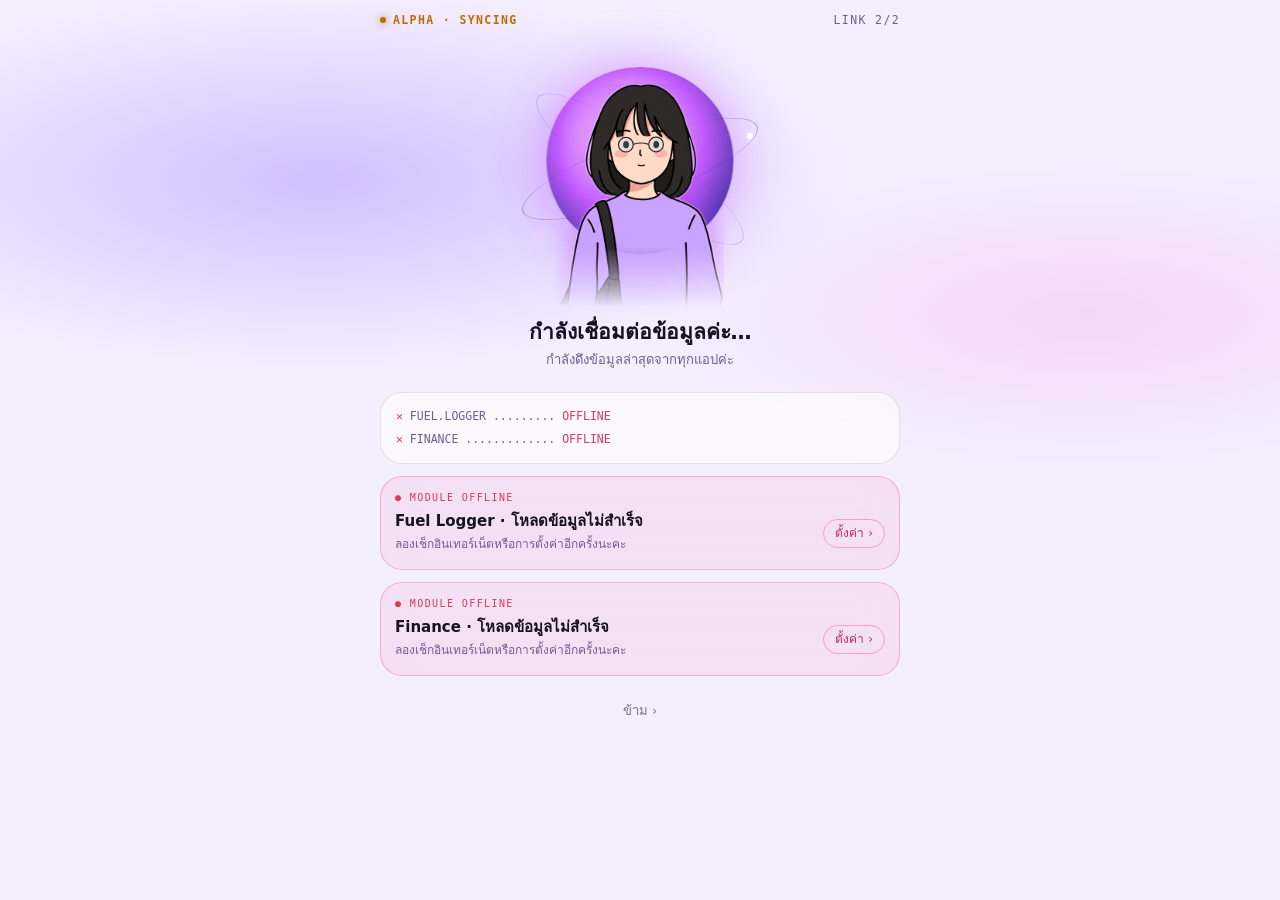
==== commit b47b564f: "Log income and expenses from the command bar: parser, confirm card, offline queue, undo Co-Authored-" ====
--- a/index.html
+++ b/index.html
@@ -35,9 +35,21 @@
       <button type="button" class="headline" id="headline" data-brief aria-label="ฟังสรุป">กำลังโหลด…</button>
     </header>
 
+    <button type="button" class="log-pending" id="logPending" hidden></button>
     <section class="alerts" id="alerts" aria-live="polite"></section>
     <section class="apps" id="apps"></section>
   </main>
+
+  <!-- จดรายรับรายจ่าย: การ์ดยืนยัน · แถบเลิกทำ · รายการรอส่ง -->
+  <div class="log-layer" id="logCard" hidden></div>
+  <div class="log-undo glass" id="logUndo" hidden><span id="logUndoText"></span><button type="button" id="logUndoBtn">เลิกทำ</button></div>
+  <section class="overlay log-queue" id="logQueue" aria-label="รายการรอส่ง" hidden>
+    <header class="rp-head">
+      <button type="button" class="back" id="logQueueBack" aria-label="กลับ"><svg viewBox="0 0 8 14"><path d="M6.5 1.5L1.5 7l5 5.5"/></svg></button>
+      <h2 class="set-title">รายการรอส่ง</h2>
+    </header>
+    <div class="set-stack" id="logQueueList"></div>
+  </section>
 
   <!-- ช่องสั่งงาน -->
   <div class="answer" id="answer" role="status" hidden></div>
@@ -112,6 +124,18 @@
         <input id="overHigh" type="number" inputmode="numeric" min="0" step="100"></label>
       <p class="set-hint" id="speechHint"></p>
     </div>
+    <div class="set-label">จดรายรับรายจ่ายจากช่องสั่งงาน</div>
+    <div class="glass set-card" style="margin-top:0">
+      <label class="set-col" for="logUrl"><span>URL เขียนชีต (เว้นว่าง = ใช้ลิงก์เดียวกับ Finance)</span>
+        <input id="logUrl" type="url" autocomplete="off" autocapitalize="off" spellcheck="false" placeholder="https://script.google.com/macros/s/…/exec"></label>
+      <label class="set-col" for="logToken" style="margin-top:10px"><span>รหัสเชื่อม (HUB_TOKEN)</span>
+        <input id="logToken" type="password" autocomplete="off" autocapitalize="off" spellcheck="false"></label>
+      <label class="set-row" for="lateCutoff" style="margin-top:10px"><span>ไม่ระบุวัน ก่อนกี่โมงให้ถือเป็นของเมื่อวาน (0 = ปิด)</span>
+        <input id="lateCutoff" type="number" inputmode="numeric" min="0" max="12" step="1"></label>
+      <p class="set-hint">ค่าน้ำมันกับรูดบัตรไม่จดตรงนี้ · ทุกรายการต้องกดยืนยันก่อนจด</p>
+      <div class="set-label" style="margin:14px 0 6px">คำที่ Alpha จำไว้</div>
+      <div id="learnedList" class="learned"></div>
+    </div>
     <div class="set-label" id="voiceLabel"></div>
     <div class="glass rp-voice">
       <div class="seg" id="voiceSeg" role="radiogroup">
--- a/styles.css
+++ b/styles.css
@@ -42,7 +42,9 @@
 }
 * { box-sizing: border-box; }
 [hidden] { display: none !important; }
-html, body { margin: 0; height: 100%; overflow: hidden; overscroll-behavior: none; }
+html, body { margin: 0; overscroll-behavior: none; }
+/* PWA บน iPhone (แถบสถานะโปร่ง): พื้นที่ที่วาดได้สั้นกว่าจอเท่าแถบสถานะ ยืด html ให้สูงเผื่อไว้ */
+html { min-height: calc(100% + env(safe-area-inset-top)); }
 html { background: var(--bg); }
 body {
   background: var(--bg); color: var(--ink);
@@ -97,7 +99,7 @@
    รูปต้นฉบับไม่ถูกแก้ (หน้าและผมเหมือนเดิม) · เสื้อเปลี่ยนสีด้วยชั้น .shirt ที่ใช้ mask เฉพาะส่วนเสื้อ
    + mix-blend-mode: color (คงความสว่าง/ขอบเส้นเดิม เปลี่ยนแค่เฉดสี) */
 .alpha { position: relative; display: block; width: var(--w); height: var(--h); }
-.alpha-lg { --w: 236px; --h: 226px; }
+.alpha-lg { --w: min(236px, 27svh); --h: min(226px, 25.9svh); }
 .alpha-xl { --w: 240px; --h: 236px; }
 .glow-orb {
   position: absolute; left: 50%; top: 2%; width: 78%; aspect-ratio: 1; transform: translateX(-50%); border-radius: 50%;
@@ -141,8 +143,9 @@
 
 /* ---------- หน้าแรก ---------- */
 .home {
-  position: fixed; inset: 0; overflow-y: auto; overscroll-behavior: none; -webkit-overflow-scrolling: touch;
-  padding: calc(env(safe-area-inset-top) + 12px) max(18px, env(safe-area-inset-right), calc((100% - 520px) / 2)) calc(env(safe-area-inset-bottom) + 110px) max(18px, env(safe-area-inset-left), calc((100% - 520px) / 2));
+  /* หน้าแรกไม่เลื่อนเลย */
+  position: fixed; inset: 0; overflow: hidden; overscroll-behavior: none; touch-action: none;
+  padding: calc(env(safe-area-inset-top) + 12px) max(18px, env(safe-area-inset-right), calc((100% - 520px) / 2)) 0 max(18px, env(safe-area-inset-left), calc((100% - 520px) / 2));
 }
 .hud-top { display: flex; justify-content: space-between; align-items: center; font-size: 11.5px; letter-spacing: .12em; color: var(--lav); text-transform: uppercase; }
 .live b { font-weight: 650; color: var(--live-ink); text-shadow: none; }
@@ -172,6 +175,9 @@
 .al-card { display: block; padding: 6px 16px; }
 .al-main { display: flex; gap: 12px; align-items: center; padding: 10px 0; }
 .al-ic { flex: none; width: 38px; height: 38px; border-radius: 12px; display: grid; place-items: center; font-size: 22px; line-height: 1; }
+/* หน้า Alpha ขนาดเท่าอิโมจิ (ครอปเฉพาะหัวจากรูปตัวละคร) */
+.al-face { position: relative; display: block; width: 24px; height: 24px; overflow: hidden; }
+.al-face img { position: absolute; left: 50%; top: 0; width: 38px; transform: translateX(-50%); -webkit-user-drag: none; }
 .al-ic.urgent { background: rgba(255, 77, 140, .2); color: var(--rd-ink); }
 .al-ic.soon { background: rgba(255, 196, 107, .16); color: var(--or); }
 .al-ic.info { background: color-mix(in srgb, var(--lav) 14%, transparent); color: var(--lav); }
@@ -218,7 +224,7 @@
 /* ---------- ช่องสั่งงาน ---------- */
 .cmd {
   position: fixed; z-index: 5; left: max(14px, env(safe-area-inset-left)); right: max(14px, env(safe-area-inset-right));
-  bottom: calc(env(safe-area-inset-bottom) + 12px + var(--kb, 0px)); max-width: 492px; margin: 0 auto;
+  bottom: calc(env(safe-area-inset-bottom) + 12px); max-width: 492px; margin: 0 auto;
   display: flex; align-items: center; gap: 10px; padding: 7px 7px 7px 16px; border-radius: 99px;
   background: color-mix(in srgb, var(--bg) 55%, transparent);
 }
@@ -234,7 +240,7 @@
 .mic svg { width: 18px; height: 18px; fill: none; stroke: currentColor; stroke-width: 1.8; stroke-linecap: round; }
 .cmd.listening .mic { animation: twinkle 1s infinite; }
 .answer {
-  position: fixed; z-index: 5; left: 18px; right: 18px; bottom: calc(env(safe-area-inset-bottom) + 72px + var(--kb, 0px)); max-width: 480px; margin: 0 auto;
+  position: fixed; z-index: 5; left: 18px; right: 18px; bottom: calc(env(safe-area-inset-bottom) + 72px); max-width: 480px; margin: 0 auto;
   padding: 12px 16px; border-radius: 18px; background: color-mix(in srgb, var(--bg) 78%, var(--vi) 22%); border: 1px solid var(--glass-line);
   font-size: 14px; box-shadow: 0 10px 30px rgba(0, 0, 0, .35); animation: rise .3s var(--ease);
 }
@@ -360,7 +366,89 @@
 .switch[aria-checked="true"]::after { transform: translateX(20px); }
 
 /* คีย์บอร์ดขึ้น: ช่องสั่งงานชิดเหนือคีย์บอร์ด (ไม่ต้องเผื่อ safe-area ล่าง) */
-.kb-open .cmd { bottom: calc(8px + var(--kb, 0px)); }
-.kb-open .answer { bottom: calc(68px + var(--kb, 0px)); }
+.kb-open .cmd { bottom: auto; top: calc(var(--vv-bottom) - 2px); translate: 0 -100%; }
+.kb-open .answer { bottom: auto; top: calc(var(--vv-bottom) - 62px); translate: 0 -100%; }
 /* ชื่อการ์ดยาว (เช่นชื่อรถ) ตัดด้วย … */
 .app-name .nm { min-width: 0; overflow: hidden; text-overflow: ellipsis; white-space: nowrap; }
+
+/* ---------- ตัวละครมีอารมณ์ (alpha-face.js) ----------
+   .char > .fx-motion (ท่าทาง) > .fx-breath (หายใจ) > img + .shirt + svg.fx-face (ตา/ปาก/ของประกอบ วาดทับรูป) */
+.fx-motion, .fx-breath { display: block; position: relative; transform-origin: 50% 100%; }
+.fx-breath { animation: fx-breath 3.6s ease-in-out infinite; }
+.fx-face { position: absolute; inset: 0; width: 100%; height: 100%; overflow: visible; pointer-events: none; }
+@keyframes fx-breath { 0%, 100% { transform: scale(1, 1); } 50% { transform: scale(1.006, 1.014) translateY(-.4%); } }
+.m-hop { animation: fx-hop .9s ease-out 1; }
+.m-hop2 { animation: fx-hop .5s ease-out 2; }
+.m-nod { animation: fx-nod 1.4s ease-in-out infinite; }
+.m-tilt { animation: fx-tilt .6s ease-out forwards; }
+.m-shake { animation: fx-shake .7s ease-in-out 1; }
+.m-tiltloop { animation: fx-tiltloop 2.4s ease-in-out infinite; }
+.m-bow { animation: fx-bow .8s ease-out forwards; }
+.m-sway { animation: fx-sway 1.6s ease-in-out infinite; }
+.m-slowsway { animation: fx-sway 3.2s ease-in-out infinite; }
+.m-turn { animation: fx-turn .5s ease-out forwards; }
+.m-lean { animation: fx-lean .6s cubic-bezier(.3, 1.6, .5, 1) forwards; }
+@keyframes fx-hop { 0% { transform: none; } 30% { transform: translateY(-4%); } 55% { transform: none; } 70% { transform: translateY(-1.3%); } 100% { transform: none; } }
+@keyframes fx-nod { 0%, 100% { transform: none; } 50% { transform: translateY(.6%) rotate(.6deg); } }
+@keyframes fx-tilt { to { transform: rotate(-4deg); } }
+@keyframes fx-shake { 0%, 100% { transform: none; } 20% { transform: translateX(-2.2%) rotate(-1.5deg); } 40% { transform: translateX(2.2%) rotate(1.5deg); } 60% { transform: translateX(-1.5%); } 80% { transform: translateX(1.2%); } }
+@keyframes fx-tiltloop { 0%, 100% { transform: rotate(-3deg); } 50% { transform: rotate(3deg); } }
+@keyframes fx-bow { to { transform: translateY(2.9%) scale(.975); } }
+@keyframes fx-sway { 0%, 100% { transform: rotate(-1.6deg); } 50% { transform: rotate(1.6deg); } }
+@keyframes fx-turn { to { transform: rotate(3deg) translateX(2.5%); } }
+@keyframes fx-lean { 0% { transform: none; } 60% { transform: translateY(-2.5%) rotate(-3deg); } 100% { transform: rotate(-2deg); } }
+.fx-pop { transform-box: fill-box; transform-origin: center; animation: fx-pop .45s cubic-bezier(.3, 1.6, .5, 1); }
+.fx-float { transform-box: fill-box; transform-origin: center; animation: fx-pop .45s cubic-bezier(.3, 1.6, .5, 1), fx-floaty 2.2s ease-in-out .45s infinite; }
+.fx-drip { animation: fx-pop .4s ease-out, fx-drip 1.8s ease-in .4s infinite; }
+.fx-twinkle { transform-box: fill-box; transform-origin: center; animation: fx-twinkle 1.4s ease-in-out infinite; }
+@keyframes fx-pop { 0% { transform: scale(0); opacity: 0; } 100% { transform: scale(1); opacity: 1; } }
+@keyframes fx-floaty { 0%, 100% { transform: translateY(0); } 50% { transform: translateY(-8px); } }
+@keyframes fx-drip { 0% { transform: translateY(0); opacity: 1; } 80% { transform: translateY(22px); opacity: 0; } 100% { opacity: 0; } }
+@keyframes fx-twinkle { 0%, 100% { transform: scale(.6); opacity: .4; } 50% { transform: scale(1.1); opacity: 1; } }
+@media (prefers-reduced-motion: reduce) { .fx-breath, .fx-motion, .fx-float, .fx-twinkle, .fx-drip { animation: none !important; } }
+
+/* ---------- จดรายรับรายจ่าย: การ์ดยืนยัน (log/card.js) ---------- */
+.log-layer { position: fixed; left: 0; right: 0; bottom: 0; z-index: 20; padding: 0 12px calc(env(safe-area-inset-bottom) + 12px); }
+.kb-open .log-layer { bottom: auto; top: calc(var(--vv-bottom) - 4px); translate: 0 -100%; }
+.lc { max-width: 492px; margin: 0 auto; padding: 14px; border-radius: 22px; background: color-mix(in srgb, var(--bg) 88%, var(--vi) 12%);
+  box-shadow: 0 -10px 40px rgba(0, 0, 0, .35); animation: rise .25s var(--ease); max-height: 70vh; overflow-y: auto; }
+.lc-head { display: flex; gap: 10px; align-items: center; margin-bottom: 10px; }
+.lc-head .al-face { flex: none; width: 34px; height: 34px; border-radius: 50%; background: var(--glass); }
+.lc-head .al-face img { width: 54px; }
+.lc-say { margin: 0; font-size: 14px; line-height: 1.4; }
+.lc-type { font: inherit; font-size: 13px; padding: 4px 12px; border-radius: 99px; border: 1px solid var(--glass-line); background: none; color: var(--ink); margin-bottom: 8px; }
+.lc-type.out { color: var(--rd-ink, var(--rd)); } .lc-type.in { color: var(--gr); }
+.lc-row { padding: 8px 0; border-top: 1px solid var(--line); }
+.lc-line { display: flex; gap: 8px; align-items: center; }
+.lc input, .lc select { font: inherit; font-size: 16px; color: var(--ink); background: var(--well); border: 1px solid var(--glass-line); border-radius: 10px; padding: 8px 10px; min-width: 0; }
+.lc-item { flex: 1; }
+.lc-amt { display: flex; align-items: center; gap: 4px; }
+.lc-amt input { width: 92px; text-align: right; }
+.lc-amt.big input { border-color: var(--rd); box-shadow: 0 0 0 1px var(--rd); }
+.lc-amt small { color: var(--lav); }
+.lc-del { flex: none; width: 30px; height: 30px; border-radius: 50%; border: 0; background: var(--glass); color: var(--lav); }
+.lc-cats { display: flex; flex-wrap: wrap; gap: 6px; align-items: center; margin-top: 8px; padding: 4px; border-radius: 12px; }
+.lc-chip { font: inherit; font-size: 13px; padding: 5px 11px; border-radius: 99px; border: 1px solid var(--glass-line); background: none; color: var(--ink); }
+.lc-chip.on { background: var(--grad); color: #fff; border-color: transparent; }
+.lc .guess { background: rgba(255, 214, 92, .18); box-shadow: inset 0 0 0 1px rgba(255, 214, 92, .55); }
+.lc em { font-style: normal; font-size: 11px; padding: 2px 7px; border-radius: 99px; background: #ffd65c; color: #3a2a00; margin-left: 4px; }
+.lc-total { text-align: right; font-weight: 600; padding: 8px 0 2px; border-top: 1px solid var(--line); }
+.lc-meta { display: flex; gap: 8px; align-items: center; margin-top: 10px; flex-wrap: wrap; }
+.lc-date { display: flex; align-items: center; gap: 6px; padding: 2px 4px; border-radius: 12px; }
+.lc-note { flex: 1; min-width: 120px !important; }
+.lc-hint, .lc-raw { margin: 8px 0 0; font-size: 12px; color: var(--lav); }
+.lc-actions { display: flex; gap: 10px; margin-top: 14px; }
+.lc-actions button { flex: 1; font: inherit; padding: 12px; border-radius: 14px; border: 1px solid var(--glass-line); background: none; color: var(--ink); }
+.lc-actions .primary { flex: 1.6; background: var(--grad); color: #fff; border-color: transparent; font-weight: 600; }
+.lc-actions .primary:disabled { opacity: .5; }
+.lc-ask-line { padding: 8px 0; border-top: 1px solid var(--line); font-size: 14px; }
+.log-undo { position: fixed; z-index: 6; left: 50%; translate: -50% 0; bottom: calc(env(safe-area-inset-bottom) + 76px); display: flex; gap: 12px; align-items: center;
+  padding: 8px 8px 8px 16px; border-radius: 99px; font-size: 14px; animation: rise .25s var(--ease); white-space: nowrap; }
+.log-undo button { font: inherit; font-weight: 600; padding: 6px 14px; border-radius: 99px; border: 0; background: var(--grad); color: #fff; }
+.log-pending { display: block; margin: 10px auto 0; font: inherit; font-size: 13px; padding: 6px 14px; border-radius: 99px; border: 1px solid var(--or); background: none; color: var(--or); }
+.lq-line { display: flex; justify-content: space-between; gap: 10px; font-size: 14px; padding: 4px 0; }
+.set-col { display: flex; flex-direction: column; gap: 6px; font-size: 14px; }
+.set-col input { padding: 8px 10px; border-radius: 10px; border: 1px solid var(--glass-line); background: var(--well); color: var(--ink); font-size: 16px; }
+.learned { display: flex; flex-wrap: wrap; gap: 6px; }
+.learned-chip { display: inline-flex; align-items: center; gap: 6px; font-size: 13px; padding: 4px 4px 4px 10px; border-radius: 99px; border: 1px solid var(--glass-line); }
+.learned-chip button { width: 22px; height: 22px; border-radius: 50%; border: 0; background: var(--glass); color: var(--lav); }
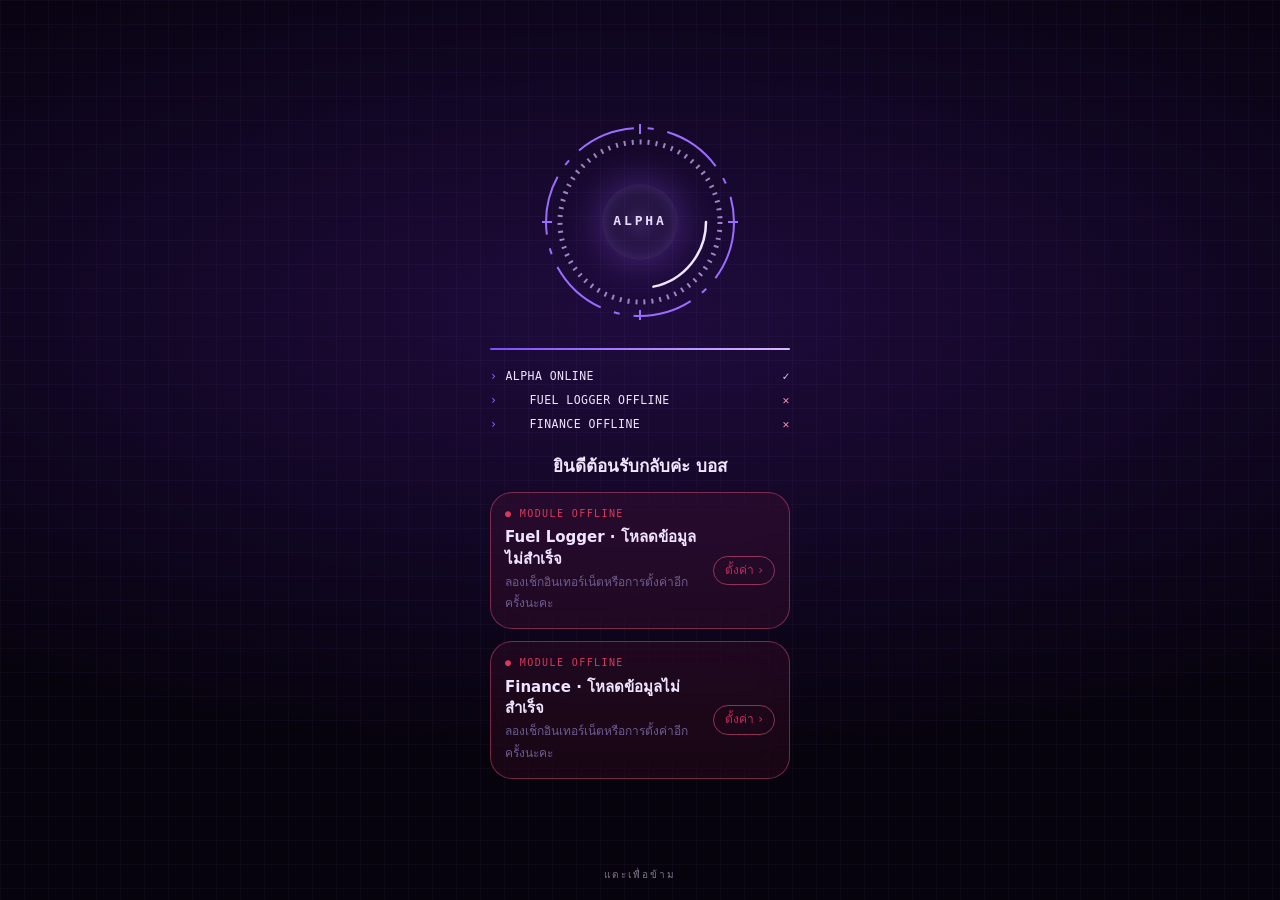
==== commit 94f06825: "Faster boot, HUD welcome screen, payday prep card and iPhone layout fixes - All modules, summaries a" ====
--- a/index.html
+++ b/index.html
@@ -16,7 +16,27 @@
   <link rel="icon" href="/icons/icon-192.png" type="image/png">
   <link rel="stylesheet" href="/styles.css">
   <script src="/alpha-theme.js"></script>
+  <!-- หน้า welcome ต้องขึ้นตั้งแต่เฟรมแรก (ไม่เห็นหน้าแรกแวบก่อน): ครั้งแรกของวัน หรือยังไม่มีข้อมูลที่จำไว้ -->
+  <script>try { var wd = JSON.parse(localStorage.getItem('hub.welcomeDay') || '""'); if (!/summary/.test(localStorage.getItem('hub.cache.v1') || '') || wd !== new Date().toDateString()) document.documentElement.classList.add('welcome'); } catch (e) { /* ไม่มี storage = ไม่โชว์ */ }</script>
   <link rel="preload" href="/assets/alpha-character.png" as="image">
+  <!-- โหลดทุกไฟล์ที่ hub ต้องใช้พร้อมกันตั้งแต่ต้น (ไม่ต้องรอทีละชั้น) -->
+  <link rel="modulepreload" href="/hub.js">
+  <link rel="modulepreload" href="/config.js">
+  <link rel="modulepreload" href="/commands.js">
+  <link rel="modulepreload" href="/messages.js">
+  <link rel="modulepreload" href="/speech.js">
+  <link rel="modulepreload" href="/alpha-face.js">
+  <link rel="modulepreload" href="/log/parse.js">
+  <link rel="modulepreload" href="/log/categories.js">
+  <link rel="modulepreload" href="/log/card.js">
+  <link rel="modulepreload" href="/log/sheet.js">
+  <link rel="modulepreload" href="/finance-app/summary.js">
+  <link rel="modulepreload" href="/finance-app/calc.js">
+  <link rel="modulepreload" href="/finance-app/api.js">
+  <link rel="modulepreload" href="/fuel-logger/summary.js">
+  <link rel="modulepreload" href="/fuel-logger/core.js">
+  <link rel="preload" href="/messages/th.json" as="fetch" crossorigin>
+  <link rel="preload" href="/data/categoryWords.th.json" as="fetch" crossorigin>
 </head>
 <body>
   <div class="aurora" aria-hidden="true"></div>
@@ -61,15 +81,24 @@
     </button>
   </form>
 
-  <!-- หน้าซิงก์ตอนเปิดแอป -->
-  <section class="overlay sync" id="sync" aria-label="กำลังซิงก์" hidden>
-    <div class="hud-top mono"><span class="live warn"><i></i><b>ALPHA · SYNCING</b></span><span id="syncCount"></span></div>
-    <span class="alpha alpha-xl spinning" aria-hidden="true"><i class="glow-orb"></i><i class="ring r1"></i><span class="char"><img src="/assets/alpha-character.png" alt="" draggable="false"><i class="shirt"></i></span><i class="ring r2"></i><i class="spark s1"></i><i class="spark s2"></i></span>
-    <h2>กำลังเชื่อมต่อข้อมูล…</h2>
-    <p id="syncSub">ดึงข้อมูลล่าสุดจากทุกแอป</p>
-    <div class="glass mono sync-log" id="syncLog"></div>
-    <div id="syncIssues"></div>
-    <button type="button" class="skip" id="syncSkip">ข้าม ›</button>
+  <!-- หน้า welcome (HUD): ครั้งแรกของวัน หรือตอนไม่มี cache · แตะเพื่อข้าม -->
+  <section class="sync" id="sync" aria-label="กำลังเชื่อมต่อ" hidden>
+    <svg class="hud-grid" aria-hidden="true" width="100%" height="100%"><defs><pattern id="hudGrid" width="24" height="24" patternUnits="userSpaceOnUse"><path d="M24 0H0V24" fill="none" stroke="currentColor" stroke-width=".5"/></pattern></defs><rect width="100%" height="100%" fill="url(#hudGrid)"/></svg>
+    <div class="hud-scan" aria-hidden="true"></div>
+    <div class="hud-body">
+      <div class="hud-ring" aria-hidden="true">
+        <svg class="spin" viewBox="0 0 200 200"><circle cx="100" cy="100" r="94" fill="none" stroke="#9a6cff" stroke-width="2" stroke-dasharray="60 14 6 14"/></svg>
+        <svg class="spin rev" viewBox="0 0 200 200"><circle cx="100" cy="100" r="80" fill="none" stroke="#d9b8ff" stroke-width="5" stroke-dasharray="2 6" opacity=".7"/></svg>
+        <svg class="spin fast" viewBox="0 0 200 200"><circle cx="100" cy="100" r="66" fill="none" stroke="#f3e8ff" stroke-width="2.5" stroke-dasharray="90 325" stroke-linecap="round"/></svg>
+        <svg viewBox="0 0 200 200"><g stroke="#9a6cff" stroke-width="2"><line x1="100" y1="2" x2="100" y2="12"/><line x1="198" y1="100" x2="188" y2="100"/><line x1="100" y1="198" x2="100" y2="188"/><line x1="2" y1="100" x2="12" y2="100"/></g></svg>
+        <span class="hud-core mono">ALPHA</span>
+      </div>
+      <div class="hud-bar"><i id="syncBar"></i></div>
+      <div class="hud-log mono" id="syncLog"></div>
+      <div class="hud-welcome" id="syncWelcome" aria-live="polite"></div>
+      <div id="syncIssues"></div>
+    </div>
+    <button type="button" class="hud-skip mono" id="syncSkip">แตะเพื่อข้าม</button>
   </section>
 
   <!-- หน้ารายงาน -->
--- a/styles.css
+++ b/styles.css
@@ -99,7 +99,8 @@
    รูปต้นฉบับไม่ถูกแก้ (หน้าและผมเหมือนเดิม) · เสื้อเปลี่ยนสีด้วยชั้น .shirt ที่ใช้ mask เฉพาะส่วนเสื้อ
    + mix-blend-mode: color (คงความสว่าง/ขอบเส้นเดิม เปลี่ยนแค่เฉดสี) */
 .alpha { position: relative; display: block; width: var(--w); height: var(--h); }
-.alpha-lg { --w: min(236px, 27svh); --h: min(226px, 25.9svh); }
+/* --squeeze: hub.js ย่อตัวละครลงเท่าที่การ์ดล้นช่องสั่งงาน (หน้าแรกไม่เลื่อน) */
+.alpha-lg { --w: max(120px, calc(min(236px, 27svh) - var(--squeeze, 0px))); --h: calc(var(--w) * .958); }
 .alpha-xl { --w: 240px; --h: 236px; }
 .glow-orb {
   position: absolute; left: 50%; top: 2%; width: 78%; aspect-ratio: 1; transform: translateX(-50%); border-radius: 50%;
@@ -200,7 +201,9 @@
 .app.pressing { transform: scale(.94); transition: transform .5s var(--ease); }
 .app:active { transform: scale(.97); }
 .app.wide { grid-column: 1 / -1; min-height: 0; display: flex; align-items: center; gap: 12px; padding: 12px 16px; }
-.app-name { display: flex; align-items: center; gap: 8px; font-size: 12.5px; font-weight: 600; }
+.app-name { display: flex; align-items: center; gap: 8px; font-size: 13px; font-weight: 650;
+  /* สีประจำแอปผสมกับสีตัวอักษรหลัก ให้อ่านชัดทั้งโหมดมืดและสว่าง */
+  color: color-mix(in srgb, var(--app-c, var(--ink)) 40%, var(--ink)); }
 .app-name img { width: 22px; height: 22px; border-radius: 6px; }
 .app-big { margin-top: 12px; font-size: 28px; font-weight: 650; letter-spacing: -.02em; line-height: 1.1; font-variant-numeric: tabular-nums; }
 .app-big small { font-size: 13px; font-weight: 500; color: var(--lav); }
@@ -224,7 +227,8 @@
 /* ---------- ช่องสั่งงาน ---------- */
 .cmd {
   position: fixed; z-index: 5; left: max(14px, env(safe-area-inset-left)); right: max(14px, env(safe-area-inset-right));
-  bottom: calc(env(safe-area-inset-bottom) + 12px); max-width: 492px; margin: 0 auto;
+  /* วางจากขอบล่างของส่วนที่มองเห็นจริง (visualViewport → --vv-bottom) ไม่ใช้ความสูงจอ: ไม่โดนตัดขอบล่าง */
+  top: calc(var(--vv-bottom, 100dvh) - env(safe-area-inset-bottom) - 10px); translate: 0 -100%; max-width: 492px; margin: 0 auto;
   display: flex; align-items: center; gap: 10px; padding: 7px 7px 7px 16px; border-radius: 99px;
   background: color-mix(in srgb, var(--bg) 55%, transparent);
 }
@@ -240,7 +244,7 @@
 .mic svg { width: 18px; height: 18px; fill: none; stroke: currentColor; stroke-width: 1.8; stroke-linecap: round; }
 .cmd.listening .mic { animation: twinkle 1s infinite; }
 .answer {
-  position: fixed; z-index: 5; left: 18px; right: 18px; bottom: calc(env(safe-area-inset-bottom) + 72px); max-width: 480px; margin: 0 auto;
+  position: fixed; z-index: 5; left: 18px; right: 18px; top: calc(var(--vv-bottom, 100dvh) - env(safe-area-inset-bottom) - 72px); translate: 0 -100%; max-width: 480px; margin: 0 auto;
   padding: 12px 16px; border-radius: 18px; background: color-mix(in srgb, var(--bg) 78%, var(--vi) 22%); border: 1px solid var(--glass-line);
   font-size: 14px; box-shadow: 0 10px 30px rgba(0, 0, 0, .35); animation: rise .3s var(--ease);
 }
@@ -259,19 +263,54 @@
 @keyframes fadein { from { opacity: 0; } }
 @keyframes fadeout { to { opacity: 0; transform: scale(1.03); } }
 
-.sync { display: flex; flex-direction: column; }
-.sync > .hud-top { width: 100%; }
-.sync .orb, .sync .alpha { margin: 34px auto 0; }
-.sync h2 { margin: 18px auto 0; font-size: 21px; font-weight: 600; text-align: center; }
-.sync p { margin: 4px auto 0; text-align: center; color: var(--lav); font-size: 13px; }
-.sync-log { width: 100%; margin-top: 22px; padding: 12px 15px; font-size: 11.5px; line-height: 2; color: var(--lav); }
-.sync-log .ok { color: var(--gr); } .sync-log .run { color: var(--pk); } .sync-log .bad { color: var(--rd); } .sync-log .mute { color: var(--dim); }
+/* ---------- หน้า welcome แบบ HUD (โทนม่วงเสมอ ไม่ตามโหมดสว่าง/มืด) ---------- */
+.sync {
+  position: fixed; inset: 0; z-index: 10; overflow: hidden; display: flex; align-items: center; justify-content: center; cursor: pointer;
+  padding: calc(env(safe-area-inset-top) + 16px) 16px calc(env(safe-area-inset-bottom) + 16px);
+  background: radial-gradient(120% 70% at 50% 35%, #1f0b3d 0%, #06030d 70%); color: #efe4ff;
+  animation: fadein .3s var(--ease);
+}
+.sync.closing { animation: fadeout .4s var(--ease) forwards; }
+html.welcome .sync { display: flex !important; animation: none; }
+.hud-grid { position: absolute; inset: 0; color: #b48cff; opacity: .16; pointer-events: none; }
+.hud-scan { position: absolute; left: 0; right: 0; top: -90px; height: 90px; pointer-events: none;
+  background: linear-gradient(transparent, rgba(180, 140, 255, .16), transparent); animation: hud-scan 2.2s ease-in-out infinite; }
+@keyframes hud-scan { to { top: 100%; } }
+.hud-body { position: relative; width: min(100%, 300px); display: flex; flex-direction: column; align-items: center; }
+.hud-ring { position: relative; width: 200px; height: 200px; }
+.hud-ring svg { position: absolute; inset: 0; width: 100%; height: 100%; }
+.hud-ring .spin { animation: hud-spin 6s linear infinite; transform-origin: 50% 50%; }
+.hud-ring .spin.rev { animation-duration: 9s; animation-direction: reverse; }
+.hud-ring .spin.fast { animation-duration: 2.4s; }
+@keyframes hud-spin { to { transform: rotate(360deg); } }
+.hud-core { position: absolute; inset: 62px; border-radius: 50%; display: grid; place-items: center; font-size: 13px; font-weight: 700; letter-spacing: .22em; color: #e9dbff;
+  background: radial-gradient(circle, rgba(180, 140, 255, .18), transparent 70%); box-shadow: 0 0 40px rgba(154, 92, 255, .4), inset 0 0 20px rgba(180, 140, 255, .33); }
+.hud-bar { width: 100%; height: 2px; margin-top: 26px; border-radius: 2px; overflow: hidden; background: rgba(255, 255, 255, .08); }
+.hud-bar i { display: block; height: 100%; width: 0; background: linear-gradient(90deg, #7c4dff, #d9b8ff); transition: width .35s var(--ease); }
+.hud-log { width: 100%; margin-top: 14px; min-height: 84px; font-size: 11.5px; line-height: 2.1; letter-spacing: .04em; }
+.hud-log > div { display: flex; align-items: center; gap: 8px; opacity: 0; transform: translateY(4px); transition: opacity .25s, transform .25s; }
+.hud-log > div.on { opacity: 1; transform: none; }
+.hud-log > div::before { content: '›'; color: #9a6cff; }
+.hud-log img { width: 16px; height: 16px; border-radius: 4px; }
+.hud-log .lbl { flex: 1; min-width: 0; white-space: nowrap; overflow: hidden; text-overflow: ellipsis; }
+.hud-log .st { flex: none; }
+.hud-log .st.ok { color: #e3c6ff; } .hud-log .st.wait { color: #9a6cff; animation: twinkle .8s steps(2) infinite; }
+.hud-log .st.bad { color: #ff8fb0; } .hud-log .st.warn { color: #ffd08a; }
+.hud-welcome { min-height: 26px; margin-top: 6px; font-size: 17px; font-weight: 600; color: #f1e6ff; opacity: 0; transition: opacity .4s; }
+.hud-welcome.on { opacity: 1; }
+.hud-skip { position: absolute; left: 0; right: 0; bottom: calc(env(safe-area-inset-bottom) + 18px); font-size: 10px; letter-spacing: .2em; color: #efe4ff; opacity: .5; }
+@media (prefers-reduced-motion: reduce) {
+  .hud-scan { display: none; }
+  .hud-ring .spin { animation: none; }
+  .hud-log > div, .hud-welcome, .hud-bar i { transition: none; }
+  .hud-log .st.wait { animation: none; }
+}
 .bar { height: 4px; border-radius: 4px; background: var(--line); margin: 2px 0 6px; overflow: hidden; }
 .bar i { display: block; width: 40%; height: 100%; border-radius: 4px; background: var(--grad); box-shadow: 0 0 8px var(--pk); animation: indet 1.2s ease-in-out infinite; }
 @keyframes indet { from { transform: translateX(-100%); } to { transform: translateX(260%); } }
 #syncIssues { width: 100%; }
 #syncIssues .app { margin-top: 12px; }
-.skip { margin: 18px auto 0; font-size: 13px; color: var(--dim); padding: 8px 14px; }
+
 
 .rp-head { display: flex; align-items: center; gap: 10px; }
 .back { width: 32px; height: 40px; display: grid; place-items: center; margin-left: -8px; }
@@ -317,6 +356,7 @@
 .set-row span { flex: 1; }
 .set-row input { width: 96px; padding: 8px 10px; border-radius: 10px; border: 1px solid var(--glass-line); background: var(--well); color: var(--ink); font-size: 16px; text-align: right; }
 .set-hint { margin: 8px 0 0; font-size: 12px; color: var(--lav); }
+#setFoot { white-space: pre-line; }
 
 /* ตัวเลือกธีมในหน้าตั้งค่า */
 .themes { display: grid; grid-template-columns: repeat(3, minmax(0, 1fr)); gap: 8px; }
@@ -366,8 +406,8 @@
 .switch[aria-checked="true"]::after { transform: translateX(20px); }
 
 /* คีย์บอร์ดขึ้น: ช่องสั่งงานชิดเหนือคีย์บอร์ด (ไม่ต้องเผื่อ safe-area ล่าง) */
-.kb-open .cmd { bottom: auto; top: calc(var(--vv-bottom) - 2px); translate: 0 -100%; }
-.kb-open .answer { bottom: auto; top: calc(var(--vv-bottom) - 62px); translate: 0 -100%; }
+.kb-open .cmd { top: calc(var(--vv-bottom) - 8px); }
+.kb-open .answer { top: calc(var(--vv-bottom) - 68px); }
 /* ชื่อการ์ดยาว (เช่นชื่อรถ) ตัดด้วย … */
 .app-name .nm { min-width: 0; overflow: hidden; text-overflow: ellipsis; white-space: nowrap; }
 
@@ -452,3 +492,12 @@
 .learned { display: flex; flex-wrap: wrap; gap: 6px; }
 .learned-chip { display: inline-flex; align-items: center; gap: 6px; font-size: 13px; padding: 4px 4px 4px 10px; border-radius: 99px; border: 1px solid var(--glass-line); }
 .learned-chip button { width: 22px; height: 22px; border-radius: 50%; border: 0; background: var(--glass); color: var(--lav); }
+
+/* ---------- ยอดเตรียมวันเงินเข้า (ttb / บิลบัตร / รวม) ---------- */
+.al-text .prep { display: block; margin: 6px 0 2px; font-size: 13px; font-variant-numeric: tabular-nums; }
+.al-text .prep > span { display: flex; justify-content: space-between; gap: 12px; padding: 2px 0; }
+.al-text .prep i { font-style: normal; color: var(--lav); }
+.al-text .prep b { font-weight: 600; white-space: nowrap; }
+.al-text .prep .sum { margin-top: 3px; padding-top: 5px; border-top: 1px solid var(--line); }
+.al-text .prep .sum b { font-size: 15px; }
+.al-text .prep em { display: block; font-style: normal; font-size: 12px; color: var(--or); }
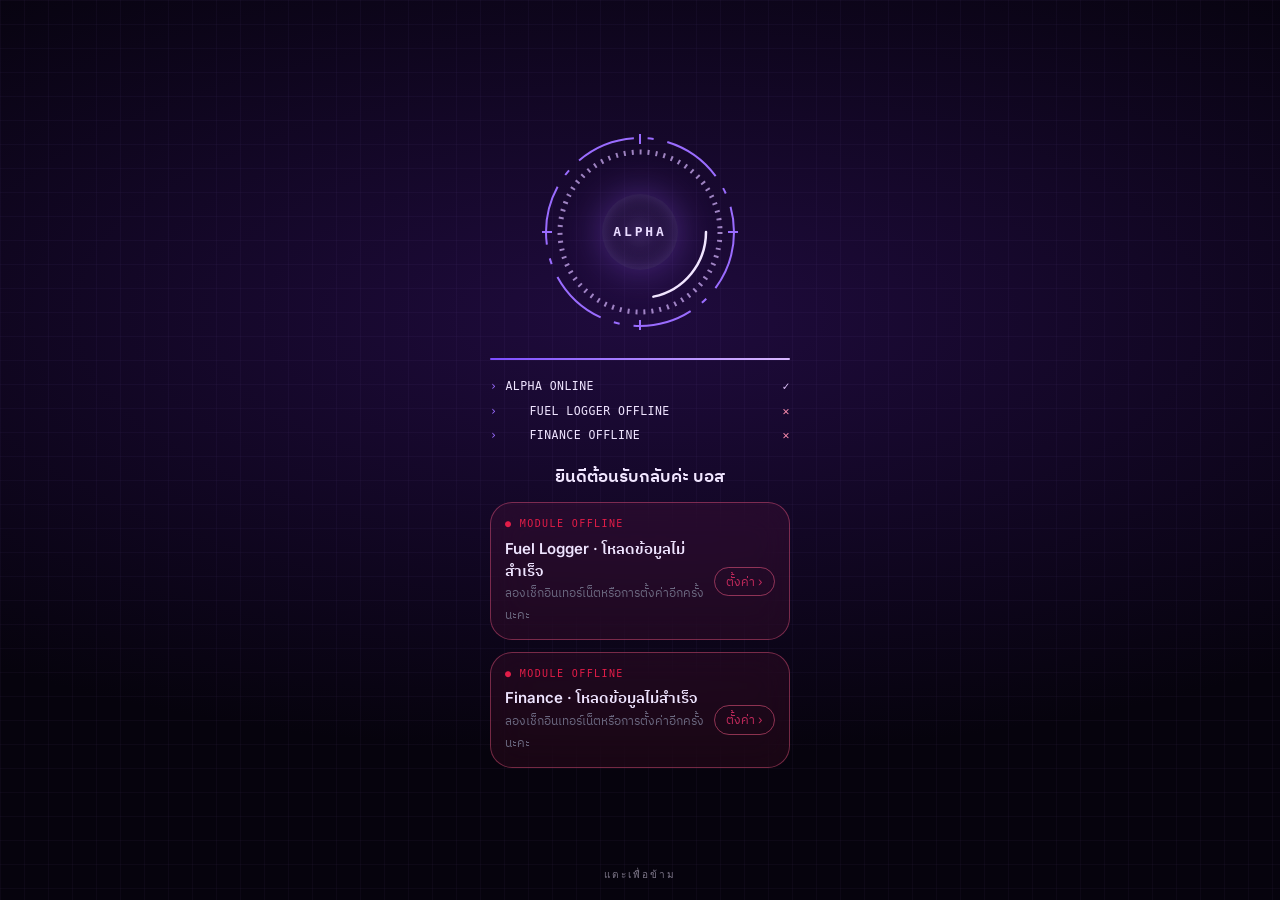
==== commit 2a54f8f4: "Hub: Soft Indigo redesign with tab bar, daily brief popup, usage gauges and room characters - New ho" ====
--- a/index.html
+++ b/index.html
@@ -3,29 +3,46 @@
 <head>
   <meta charset="utf-8">
   <meta name="viewport" content="width=device-width, initial-scale=1, viewport-fit=cover">
-  <meta name="theme-color" content="#07040f">
-  <meta name="color-scheme" content="dark">
+  <meta name="theme-color" content="#F7F6FC">
   <meta name="apple-mobile-web-app-capable" content="yes">
   <meta name="mobile-web-app-capable" content="yes">
-  <meta name="apple-mobile-web-app-status-bar-style" content="black-translucent">
+  <meta name="apple-mobile-web-app-status-bar-style" content="default">
   <meta name="apple-mobile-web-app-title" content="Alpha">
   <meta name="description" content="รวมแอปส่วนตัว พร้อมสรุปและแจ้งเตือนจากทุกแอป">
   <title>Alpha</title>
   <link rel="manifest" href="/manifest.webmanifest">
   <link rel="apple-touch-icon" href="/icons/icon-180.png">
   <link rel="icon" href="/icons/icon-192.png" type="image/png">
+  <link rel="preconnect" href="https://fonts.googleapis.com">
+  <link rel="preconnect" href="https://fonts.gstatic.com" crossorigin>
+  <link rel="stylesheet" href="https://fonts.googleapis.com/css2?family=IBM+Plex+Sans+Thai:wght@400;500;600;700&family=Inter:wght@400;500;600;700&display=swap">
   <link rel="stylesheet" href="/styles.css">
+  <link rel="stylesheet" href="/soft.css">
   <script src="/alpha-theme.js"></script>
-  <!-- หน้า welcome ต้องขึ้นตั้งแต่เฟรมแรก (ไม่เห็นหน้าแรกแวบก่อน): ครั้งแรกของวัน หรือยังไม่มีข้อมูลที่จำไว้ -->
-  <script>try { var wd = JSON.parse(localStorage.getItem('hub.welcomeDay') || '""'); if (!/summary/.test(localStorage.getItem('hub.cache.v1') || '') || wd !== new Date().toDateString()) document.documentElement.classList.add('welcome'); } catch (e) { /* ไม่มี storage = ไม่โชว์ */ }</script>
-  <link rel="preload" href="/assets/alpha-character.png" as="image">
+  <!-- หน้า Alpha ใช้ธีม Soft Indigo เสมอ (ธีมสี 6 ชุดใช้กับ Fuel Logger / Finance) · ใช้แค่โหมดสว่าง/มืด
+       แถบสถานะ iPhone ให้ตรงกับพื้นหลังของ Soft Indigo -->
+  <script>(function () {
+    var T = window.AlphaTheme, apply = T.apply;
+    function soft() {
+      var dark = T.isDark(), m = document.querySelector('meta[name="theme-color"]'), sb = document.querySelector('meta[name="apple-mobile-web-app-status-bar-style"]');
+      if (m) m.content = dark ? '#12121A' : '#F7F6FC';
+      if (sb) sb.content = dark ? 'black-translucent' : 'default';
+    }
+    T.apply = function () { apply(); soft(); };
+    soft();
+    try { var c = JSON.parse(localStorage.getItem('alpha.character') || 'null'); if (c && c.float === false) document.documentElement.classList.add('no-float'); if (c && c.blink === false) document.documentElement.classList.add('no-blink'); } catch (e) {}
+  })();</script>
+  <!-- หน้า welcome ต้องขึ้นตั้งแต่เฟรมแรก (ไม่เห็นหน้าแรกแวบก่อน): ทุกครั้งที่เปิดแอปใหม่ (sessionStorage ว่าง)
+       กลับจากแอปลูกในหน้าต่างเดิม / สลับแอปแล้วกลับมา = session เดิม ไม่โชว์ · #report / #settings ไม่โชว์ -->
+  <script>try { if (!sessionStorage.getItem('hub.session') && !/^#(report|settings)$/.test(location.hash)) document.documentElement.classList.add('welcome'); } catch (e) { /* ไม่มี storage = ไม่โชว์ */ }</script>
   <!-- โหลดทุกไฟล์ที่ hub ต้องใช้พร้อมกันตั้งแต่ต้น (ไม่ต้องรอทีละชั้น) -->
   <link rel="modulepreload" href="/hub.js">
   <link rel="modulepreload" href="/config.js">
   <link rel="modulepreload" href="/commands.js">
   <link rel="modulepreload" href="/messages.js">
   <link rel="modulepreload" href="/speech.js">
-  <link rel="modulepreload" href="/alpha-face.js">
+  <link rel="modulepreload" href="/icons.js">
+  <link rel="modulepreload" href="/alpha-character.js">
   <link rel="modulepreload" href="/log/parse.js">
   <link rel="modulepreload" href="/log/categories.js">
   <link rel="modulepreload" href="/log/card.js">
@@ -39,47 +56,77 @@
   <link rel="preload" href="/data/categoryWords.th.json" as="fetch" crossorigin>
 </head>
 <body>
-  <div class="aurora" aria-hidden="true"></div>
-
   <!-- หน้าแรก -->
   <main class="home" id="home">
-    <div class="hud-top mono"><span class="live" id="liveState"><i></i><b>ALPHA · ONLINE</b></span><span class="hud-right"><span id="hudDate"></span>
-      <button type="button" class="gear" id="settingsBtn" aria-label="ตั้งค่า"><svg viewBox="0 0 24 24"><path d="M4 7h9M18 7h2M4 17h2M11 17h9"/><circle cx="15.5" cy="7" r="2.5"/><circle cx="8.5" cy="17" r="2.5"/></svg></button></span></div>
-
-    <a class="orb-btn" id="orbBtn" href="claude://claude.ai/project/01a1a61f-5150-74b6-b77b-14f320f89b67" aria-label="เปิด Alpha ใน Claude">
-      <span class="alpha alpha-lg" id="alpha" aria-hidden="true"><i class="glow-orb"></i><i class="ring r1"></i><span class="char"><img src="/assets/alpha-character.png" alt="" draggable="false"><i class="shirt"></i></span><i class="ring r2"></i><i class="spark s1"></i><i class="spark s2"></i></span>
-    </a>
-
-    <header class="greet">
-      <h1 id="greet">สวัสดี</h1>
-      <button type="button" class="headline" id="headline" data-brief aria-label="ฟังสรุป">กำลังโหลด…</button>
-    </header>
-
-    <button type="button" class="log-pending" id="logPending" hidden></button>
-    <section class="alerts" id="alerts" aria-live="polite"></section>
-    <section class="apps" id="apps"></section>
+    <div class="home-scroll" id="homeScroll">
+      <div class="top">
+        <div class="me">
+          <span id="meBot"></span>
+          <div><small id="greet">สวัสดี</small><b><i class="live-dot" id="chatDot" hidden></i>Alpha Online</b></div>
+        </div>
+        <div class="top-btns">
+          <button type="button" class="circle" id="modeBtn" aria-label="สลับสว่าง/มืด"></button>
+          <button type="button" class="circle" id="settingsBtn" aria-label="ตั้งค่า"></button>
+        </div>
+      </div>
+
+      <h1 class="hello" id="hello"></h1>
+
+      <!-- สรุปประจำวัน: แตะแล้วเปิดข้อความเต็ม -->
+      <button type="button" class="brief" id="brief" aria-haspopup="dialog">
+        <span class="brief-text">
+          <span class="pill-tag"><i></i>สรุปประจำวัน • Daily Brief</span>
+          <h3 id="briefTitle">กำลังโหลด…</h3>
+          <p id="briefText"></p>
+          <span class="more" id="briefMore" hidden>แตะเพื่ออ่านทั้งหมด</span>
+        </span>
+        <span id="briefBot"></span>
+      </button>
+
+      <section id="usage" hidden>
+        <div class="sec-head"><h3>การใช้งานสัปดาห์นี้ (Usage)</h3><span id="usageReset"></span></div>
+        <div class="gauges" style="margin-top:18px">
+          <div class="card gauge" id="gWeek" style="--c:var(--brand)"></div>
+          <div class="card gauge" id="gFive" style="--c:var(--pink)"></div>
+        </div>
+      </section>
+
+      <section id="alertSec" hidden>
+        <div class="sec-head"><h3>แจ้งเตือน</h3><span id="alertCount"></span></div>
+        <div class="alerts" id="alerts" aria-live="polite" style="margin-top:18px"></div>
+      </section>
+      <div id="offline"></div>
+      <button type="button" class="log-pending" id="logPending" hidden></button>
+    </div>
+
+    <nav class="tabbar" id="tabbar" aria-label="เมนู"></nav>
   </main>
 
+  <!-- สรุปประจำวันแบบเต็ม: พื้นหลังเบลอ การ์ดกลางจอ ตัวละครด้านบน -->
+  <div class="pop" id="briefPop" hidden>
+    <div class="pop-card" role="dialog" aria-modal="true" aria-labelledby="popTitle">
+      <span id="popBot"></span>
+      <span class="pill-tag"><i></i>สรุปประจำวัน • Daily Brief</span>
+      <h3 id="popTitle"></h3>
+      <div class="pop-body" id="popBody"></div>
+      <div class="pop-actions">
+        <button type="button" class="btn ghost" id="popListen">ฟังสรุป</button>
+        <button type="button" class="btn primary" id="popClose">รับทราบค่ะ</button>
+      </div>
+    </div>
+  </div>
+
   <!-- จดรายรับรายจ่าย: การ์ดยืนยัน · แถบเลิกทำ · รายการรอส่ง -->
+  <div class="answer" id="answer" role="status" hidden></div>
   <div class="log-layer" id="logCard" hidden></div>
   <div class="log-undo glass" id="logUndo" hidden><span id="logUndoText"></span><button type="button" id="logUndoBtn">เลิกทำ</button></div>
   <section class="overlay log-queue" id="logQueue" aria-label="รายการรอส่ง" hidden>
     <header class="rp-head">
-      <button type="button" class="back" id="logQueueBack" aria-label="กลับ"><svg viewBox="0 0 8 14"><path d="M6.5 1.5L1.5 7l5 5.5"/></svg></button>
+      <button type="button" class="back" id="logQueueBack" aria-label="กลับ"></button>
       <h2 class="set-title">รายการรอส่ง</h2>
     </header>
     <div class="set-stack" id="logQueueList"></div>
   </section>
-
-  <!-- ช่องสั่งงาน -->
-  <div class="answer" id="answer" role="status" hidden></div>
-  <form class="cmd glass" id="cmd" autocomplete="off">
-    <span class="wave" aria-hidden="true"><i></i><i></i><i></i><i></i><i></i><i></i><i></i></span>
-    <input id="cmdInput" type="text" enterkeyhint="go" placeholder="สั่งงาน เช่น เงินเหลือเท่าไหร่" aria-label="สั่งงาน">
-    <button type="button" class="mic" id="micBtn" aria-label="พูดคำสั่ง">
-      <svg viewBox="0 0 24 24"><rect x="9" y="3" width="6" height="11" rx="3"/><path d="M5 11a7 7 0 0 0 14 0M12 18v3"/></svg>
-    </button>
-  </form>
 
   <!-- หน้า welcome (HUD): ครั้งแรกของวัน หรือตอนไม่มี cache · แตะเพื่อข้าม -->
   <section class="sync" id="sync" aria-label="กำลังเชื่อมต่อ" hidden>
@@ -104,30 +151,44 @@
   <!-- หน้ารายงาน -->
   <section class="overlay report" id="report" aria-label="รายงาน" hidden>
     <header class="rp-head">
-      <button type="button" class="back" id="reportBack" aria-label="กลับ"><svg viewBox="0 0 8 14"><path d="M6.5 1.5L1.5 7l5 5.5"/></svg></button>
-      <span class="avatar" id="rpAvatar" aria-hidden="true"><span class="char"><img src="/assets/alpha-character.png" alt="" draggable="false"><i class="shirt"></i></span></span>
-      <div class="rp-title"><b class="mono">ALPHA</b><small class="mono" id="rpState"></small></div>
-      <button type="button" class="speak" id="speakBtn" aria-label="อ่านให้ฟัง">
-        <svg viewBox="0 0 24 24"><path d="M4 10v4h4l5 4V6L8 10z"/><path d="M16.5 8.5a5 5 0 0 1 0 7M19 6a8.5 8.5 0 0 1 0 12"/></svg>
-      </button>
+      <button type="button" class="back" id="reportBack" aria-label="กลับ"></button>
+      <span class="rp-avatar" id="rpAvatar"></span>
+      <div class="rp-title"><b>น้องอัล</b><small id="rpState"></small></div>
+      <button type="button" class="speak" id="speakBtn" aria-label="อ่านให้ฟัง"></button>
     </header>
-    <div class="rp-body mono" id="rpBody"></div>
+    <div class="rp-body" id="rpBody"></div>
   </section>
 
   <!-- หน้าตั้งค่า -->
   <section class="overlay settings" id="settings" aria-label="ตั้งค่า" hidden>
-    <header class="rp-head">
-      <button type="button" class="back" id="settingsBack" aria-label="กลับ"><svg viewBox="0 0 8 14"><path d="M6.5 1.5L1.5 7l5 5.5"/></svg></button>
+    <header class="rp-head set-head">
+      <button type="button" class="back" id="settingsBack" aria-label="กลับ"></button>
       <h2 class="set-title" id="setTitle"></h2>
     </header>
-    <div class="set-label" id="themeLabel"></div>
-    <div class="themes" id="themes" role="radiogroup"></div>
+
+    <div class="set-label">ตัวละคร</div>
+    <div class="set-card studio" id="studio">
+      <div class="seg three" id="charRoom" role="radiogroup" aria-label="ห้อง"></div>
+      <div class="stage" id="charStage"></div>
+      <span class="row-lbl">สี</span>
+      <div class="swatches" id="charColors" role="radiogroup" aria-label="สี"></div>
+      <span class="row-lbl">ดวงตา</span>
+      <div class="eyes-pick" id="charEyes" role="radiogroup" aria-label="ดวงตา"></div>
+      <div>
+        <div class="toggle-row"><span id="floatLabel">ลอยขึ้นลง</span><button type="button" class="switch" id="floatSwitch" role="switch" aria-checked="true" aria-labelledby="floatLabel"></button></div>
+        <div class="toggle-row"><span id="blinkLabel">กะพริบตา</span><button type="button" class="switch" id="blinkSwitch" role="switch" aria-checked="true" aria-labelledby="blinkLabel"></button></div>
+      </div>
+      <p class="set-hint" id="charHint" style="margin:0"></p>
+    </div>
+
     <div class="set-label" id="modeLabel"></div>
     <div class="seg three" id="modeSeg" role="radiogroup">
       <button type="button" role="radio" data-mode="auto"></button>
       <button type="button" role="radio" data-mode="light"></button>
       <button type="button" role="radio" data-mode="dark"></button>
     </div>
+    <div class="set-label" id="themeLabel"></div>
+    <div class="themes" id="themes" role="radiogroup"></div>
     <div class="set-label" id="langLabel"></div>
     <div class="seg" id="langSeg" role="radiogroup">
       <button type="button" role="radio" data-lang="th">ไทย</button>
@@ -136,7 +197,7 @@
     <div class="set-label" id="connLabel"></div>
     <div class="set-stack" id="conns"></div>
     <div class="set-label" id="alertLabel"></div>
-    <div class="glass set-card" style="margin-top:0">
+    <div class="set-card">
       <label class="set-row" for="paceMin"><span id="paceLabel"></span>
         <input id="paceMin" type="number" inputmode="numeric" min="0" step="50"></label>
       <p class="set-hint" id="paceHint"></p>
@@ -144,7 +205,7 @@
       <p class="set-hint" id="briefHint"></p>
     </div>
     <div class="set-label" id="speechLabel"></div>
-    <div class="glass set-card" style="margin-top:0">
+    <div class="set-card">
       <label class="set-row" for="tightPerDay"><span id="tightLabel"></span>
         <input id="tightPerDay" type="number" inputmode="numeric" min="0" step="10"></label>
       <label class="set-row" for="overMid" style="margin-top:10px"><span id="overMidLabel"></span>
@@ -153,20 +214,8 @@
         <input id="overHigh" type="number" inputmode="numeric" min="0" step="100"></label>
       <p class="set-hint" id="speechHint"></p>
     </div>
-    <div class="set-label">จดรายรับรายจ่ายจากช่องสั่งงาน</div>
-    <div class="glass set-card" style="margin-top:0">
-      <label class="set-col" for="logUrl"><span>URL เขียนชีต (เว้นว่าง = ใช้ลิงก์เดียวกับ Finance)</span>
-        <input id="logUrl" type="url" autocomplete="off" autocapitalize="off" spellcheck="false" placeholder="https://script.google.com/macros/s/…/exec"></label>
-      <label class="set-col" for="logToken" style="margin-top:10px"><span>รหัสเชื่อม (HUB_TOKEN)</span>
-        <input id="logToken" type="password" autocomplete="off" autocapitalize="off" spellcheck="false"></label>
-      <label class="set-row" for="lateCutoff" style="margin-top:10px"><span>ไม่ระบุวัน ก่อนกี่โมงให้ถือเป็นของเมื่อวาน (0 = ปิด)</span>
-        <input id="lateCutoff" type="number" inputmode="numeric" min="0" max="12" step="1"></label>
-      <p class="set-hint">ค่าน้ำมันกับรูดบัตรไม่จดตรงนี้ · ทุกรายการต้องกดยืนยันก่อนจด</p>
-      <div class="set-label" style="margin:14px 0 6px">คำที่ Alpha จำไว้</div>
-      <div id="learnedList" class="learned"></div>
-    </div>
     <div class="set-label" id="voiceLabel"></div>
-    <div class="glass rp-voice">
+    <div class="rp-voice">
       <div class="seg" id="voiceSeg" role="radiogroup">
         <button type="button" role="radio" data-voice="device"></button>
         <button type="button" role="radio" data-voice="siri"></button>
--- a/styles.css
+++ b/styles.css
@@ -495,9 +495,17 @@
 
 /* ---------- ยอดเตรียมวันเงินเข้า (ttb / บิลบัตร / รวม) ---------- */
 .al-text .prep { display: block; margin: 6px 0 2px; font-size: 13px; font-variant-numeric: tabular-nums; }
-.al-text .prep > span { display: flex; justify-content: space-between; gap: 12px; padding: 2px 0; }
+.al-text .prep .prep-row, .al-text .prep .sum { display: flex; justify-content: space-between; gap: 12px; padding: 2px 0; width: 100%; text-align: left; }
+.al-text .prep button.prep-row i::after { content: '›'; display: inline-block; margin-left: 6px; transition: transform .2s var(--ease); }
+.al-text .prep button.prep-row[aria-expanded="true"] i::after { transform: rotate(90deg); }
+.al-text .prep-sub { display: block; margin: 2px 0 4px 2px; padding-left: 10px; border-left: 2px solid color-mix(in srgb, var(--vi) 40%, transparent); font-size: 12.5px; }
+.al-text .prep-sub span { display: flex; justify-content: space-between; gap: 12px; padding: 1px 0; }
+.al-text .prep-sub b { font-weight: 500; }
+.prep-card .chev { display: none; }
 .al-text .prep i { font-style: normal; color: var(--lav); }
 .al-text .prep b { font-weight: 600; white-space: nowrap; }
 .al-text .prep .sum { margin-top: 3px; padding-top: 5px; border-top: 1px solid var(--line); }
 .al-text .prep .sum b { font-size: 15px; }
 .al-text .prep em { display: block; font-style: normal; font-size: 12px; color: var(--or); }
+/* กางบิลบัตรอยู่: ซ่อนแจ้งเตือนแถวอื่นชั่วคราว ให้การ์ดแอปด้านล่างยังอยู่ในจอ (หน้าแรกไม่เลื่อน) */
+.al-card:has([data-prep-toggle][aria-expanded="true"]) :is(.al-row, .al-sub, .al-more) { display: none; }
--- a/soft.css
+++ b/soft.css
@@ -0,0 +1,224 @@
+/* ธีม Soft Indigo ของหน้า Alpha (Hub) — โหลดต่อจาก styles.css
+   เปลี่ยน token สีของ styles.css ให้ทุกหน้าซ้อน (รายงาน · ตั้งค่า · การ์ดจด) เป็นโทนเดียวกัน แล้วเพิ่มหน้าแรกแบบใหม่
+   สว่าง/มืดตาม alpha-theme.js (html[data-alpha-mode]) · หน้า welcome (HUD) คงโทนม่วงเดิม
+   ไอคอน: Font Awesome Free (icons.js) · ตัวละคร: alpha-character.js */
+:root {
+  --brand: #5448C8; --brand-2: #6B60D6; --pink: #EC4899; --mint: #10B981; --amber: #F59E0B; --red: #EF4444;
+  --bg: #F7F6FC; --surface: rgba(255, 255, 255, .92); --surface-2: #F1F0F8;
+  --ink: #18181B; --strong: #18181B; --lav: #6B6880; --dim: #8E8BA3;
+  --line: rgba(30, 27, 75, .08); --glass: rgba(255, 255, 255, .9); --glass-line: rgba(30, 27, 75, .08); --well: #F1F0F8;
+  --grad: linear-gradient(135deg, #7C72F0, var(--brand)); --halo: rgba(84, 72, 200, .35);
+  --gr: #059669; --rd: #E11D48; --or: #D97706; --rd-ink: #E11D48;
+  --shadow: 0 10px 28px -14px rgba(30, 27, 75, .18);
+  --mesh:
+    radial-gradient(circle at 12% 8%, rgba(216, 208, 255, .72) 0, transparent 48%),
+    radial-gradient(circle at 88% 14%, rgba(244, 212, 248, .65) 0, transparent 45%),
+    radial-gradient(circle at 75% 42%, rgba(204, 232, 255, .52) 0, transparent 50%), #F7F6FC;
+  --hero-bg: linear-gradient(135deg, rgba(255, 255, 255, .96), rgba(243, 241, 255, .92), rgba(232, 229, 255, .92)); --hero-line: #fff;
+  --tab-bg: rgba(255, 255, 255, .92);
+  --spring: cubic-bezier(.34, 1.56, .64, 1);
+  --font: Inter, "IBM Plex Sans Thai", -apple-system, "Sukhumvit Set", system-ui, sans-serif;
+  color-scheme: light;
+}
+:root[data-alpha-mode="light"] { --bg: #F7F6FC; --ink: #18181B; --strong: #18181B; --lav: #6B6880; --dim: #8E8BA3; --line: rgba(30, 27, 75, .08); --glass: rgba(255, 255, 255, .9); --glass-line: rgba(30, 27, 75, .08); --well: #F1F0F8; --gr: #059669; --rd: #E11D48; --or: #D97706; color-scheme: light; }
+:root[data-alpha-mode="dark"] {
+  --brand: #7C72F0; --bg: #12121A; --surface: rgba(27, 26, 43, .92); --surface-2: #1E1D2E;
+  --ink: #F4F4F5; --strong: #FFFFFF; --lav: #B4B1C8; --dim: #8A879E;
+  --line: rgba(255, 255, 255, .07); --glass: rgba(27, 26, 43, .9); --glass-line: rgba(255, 255, 255, .08); --well: #1E1D2E;
+  --gr: #34D399; --rd: #FB7185; --or: #FBBF24; --rd-ink: #FB7185;
+  --shadow: 0 10px 28px -14px rgba(0, 0, 0, .6);
+  --mesh:
+    radial-gradient(circle at 15% 10%, rgba(84, 72, 200, .28) 0, transparent 50%),
+    radial-gradient(circle at 85% 18%, rgba(168, 85, 247, .2) 0, transparent 45%), #12121A;
+  --hero-bg: linear-gradient(135deg, #1E1C38, #242047); --hero-line: rgba(124, 114, 240, .2);
+  --tab-bg: rgba(24, 23, 38, .94);
+  color-scheme: dark;
+}
+html, body { background: var(--bg); }
+body { font-family: var(--font); color: var(--ink); }
+.aurora { display: none; }
+svg.fa { width: 1em; height: 1em; fill: currentColor; flex: none; }
+
+/* ---------- ตัวละคร ---------- */
+.bot { position: relative; display: grid; place-items: center; flex: none; border-radius: 50%; overflow: hidden;
+  background:
+    radial-gradient(circle at 28% 26%, var(--b1) 0, transparent 52%),
+    radial-gradient(circle at 78% 34%, var(--b3) 0, transparent 50%),
+    radial-gradient(circle at 42% 88%, var(--b4) 0, transparent 55%), var(--b2);
+  box-shadow: inset 0 -6px 14px rgba(0, 0, 0, .12), inset 0 6px 14px rgba(255, 255, 255, .35);
+  /* ขอบจางนิด ๆ ไม่ให้ดูแข็ง */
+  -webkit-mask: radial-gradient(closest-side, #000 74%, rgba(0, 0, 0, .55) 90%, transparent 100%);
+  mask: radial-gradient(closest-side, #000 74%, rgba(0, 0, 0, .55) 90%, transparent 100%); }
+.bot::after { content: ""; position: absolute; inset: 0; border-radius: 50%; background: radial-gradient(circle at 32% 24%, rgba(255, 255, 255, .55), transparent 34%); }
+.bot .eyes { position: relative; z-index: 1; width: 72%; height: 72%; fill: #fff; filter: drop-shadow(0 2px 3px rgba(0, 0, 0, .12)); transform-origin: 50% 48%; animation: bot-blink 4.6s infinite; }
+.bot.float { animation: bot-float 3.8s ease-in-out infinite; }
+:root.no-float .bot.float { animation: none; }
+:root.no-blink .bot .eyes { animation: none; }
+@keyframes bot-blink { 0%, 93%, 100% { transform: scaleY(1); } 96% { transform: scaleY(.1); } }
+@keyframes bot-float { 50% { transform: translateY(-5px) rotate(1deg); } }
+@keyframes bot-pop { from { opacity: 0; transform: translateY(18px) scale(.92); } }
+
+/* ---------- หน้าแรก ---------- */
+.home { position: fixed; inset: 0; display: flex; flex-direction: column; padding: 0; overflow: hidden; touch-action: auto; background: var(--mesh); }
+.home-scroll { flex: 1; overflow-y: auto; overscroll-behavior: contain; -webkit-overflow-scrolling: touch; scrollbar-width: none;
+  display: flex; flex-direction: column; gap: 18px;
+  padding: calc(env(safe-area-inset-top) + 14px) max(20px, env(safe-area-inset-right), calc((100% - 520px) / 2)) calc(env(safe-area-inset-bottom) + 110px) max(20px, env(safe-area-inset-left), calc((100% - 520px) / 2)); }
+.home-scroll::-webkit-scrollbar { display: none; }
+.home-scroll > * { flex-shrink: 0; }
+.top { display: flex; justify-content: space-between; align-items: center; }
+.me { display: flex; align-items: center; gap: 12px; min-width: 0; }
+.me .bot { width: 42px; height: 42px; }
+.me small { display: block; font-size: 11px; color: var(--dim); line-height: 1.25; }
+.me b { display: flex; align-items: center; gap: 6px; font-size: 14px; line-height: 1.25; }
+.live-dot { width: 8px; height: 8px; border-radius: 50%; background: #22C55E; box-shadow: 0 0 0 3px rgba(34, 197, 94, .18); }
+.top-btns { display: flex; gap: 8px; }
+.circle { width: 38px; height: 38px; border-radius: 50%; display: grid; place-items: center; color: var(--ink); background: var(--surface); border: 1px solid var(--line); -webkit-backdrop-filter: blur(12px); backdrop-filter: blur(12px); transition: transform .2s var(--spring); }
+.circle:active { transform: scale(.88); }
+.circle svg.fa { font-size: 15px; }
+.hello { margin: 0; font-size: 26px; font-weight: 700; letter-spacing: -.02em; line-height: 1.25; text-wrap: balance; }
+.hello span { color: var(--brand); }
+.hello .u { color: var(--rd); }
+
+.sec-head { display: flex; justify-content: space-between; align-items: baseline; padding: 0 4px; margin-bottom: -8px; }
+.sec-head h3 { margin: 0; font-size: 13px; font-weight: 700; }
+.sec-head span { font-size: 11px; color: var(--dim); }
+.card { background: var(--surface); border: 1px solid var(--line); border-radius: 24px; box-shadow: var(--shadow); }
+
+/* สรุปประจำวัน: ข้อความซ้าย ตัวละครขวา · ยาวเกิน 3 บรรทัดตัดเป็น … แตะแล้วเปิด popup */
+.brief { width: 100%; display: flex; align-items: center; gap: 12px; padding: 20px; border-radius: 28px; text-align: left; color: var(--ink);
+  background: var(--hero-bg); border: 1px solid var(--hero-line); box-shadow: 0 14px 34px -10px rgba(84, 72, 200, .18); transition: transform .25s var(--spring); }
+.brief:active { transform: scale(.98); }
+.brief-text { flex: 1; min-width: 0; display: flex; flex-direction: column; align-items: flex-start; gap: 8px; }
+.brief h3 { margin: 0; font-size: 16px; line-height: 1.35; text-wrap: balance; }
+.brief p { margin: 0; font-size: 12px; line-height: 1.6; color: var(--lav); display: -webkit-box; -webkit-box-orient: vertical; -webkit-line-clamp: 3; line-clamp: 3; overflow: hidden; }
+.brief .more { font-size: 11px; font-weight: 600; color: var(--brand); }
+.brief .bot { width: 92px; height: 92px; }
+#briefBot, #meBot, #popBot { display: contents; }
+.pill-tag { display: inline-flex; align-items: center; gap: 6px; padding: 4px 10px; border-radius: 99px; font-size: 10.5px; font-weight: 600; color: var(--brand); background: color-mix(in srgb, var(--brand) 12%, transparent); }
+.pill-tag i { width: 6px; height: 6px; border-radius: 50%; background: var(--brand); animation: pulse 1.6s infinite; }
+
+.pop { position: fixed; inset: 0; z-index: 30; display: grid; place-items: center; padding: 24px; background: rgba(20, 18, 40, .28); -webkit-backdrop-filter: blur(14px); backdrop-filter: blur(14px); animation: fadein .25s ease both; }
+.pop-card { position: relative; width: min(100%, 420px); max-height: calc(100dvh - 140px); overflow-y: auto; display: flex; flex-direction: column; align-items: center; text-align: center; gap: 10px;
+  padding: 64px 22px 22px; margin-top: 50px; border-radius: 30px; background: var(--surface); border: 1px solid var(--line); box-shadow: 0 30px 60px -20px rgba(30, 27, 75, .45); animation: bot-pop .45s var(--spring) both; overflow: visible; }
+.pop-card .bot { position: absolute; top: -56px; width: 112px; height: 112px; }
+.pop-card h3 { margin: 0; font-size: 17px; line-height: 1.35; text-wrap: balance; }
+.pop-body { display: flex; flex-direction: column; gap: 8px; max-height: 50dvh; overflow-y: auto; }
+.pop-body p { margin: 0; font-size: 13.5px; line-height: 1.7; color: var(--lav); }
+.pop-actions { display: flex; gap: 8px; margin-top: 6px; }
+.btn { padding: 10px 22px; border-radius: 99px; font-size: 13px; font-weight: 600; transition: transform .2s var(--spring); }
+.btn:active { transform: scale(.94); }
+.btn.primary { background: var(--brand); color: #fff; box-shadow: 0 6px 16px -6px var(--brand); }
+.btn.ghost { background: var(--surface-2); color: var(--ink); }
+
+/* usage (Claude ของบอท บน PC) */
+.gauges { display: grid; grid-template-columns: 1fr 1fr; gap: 12px; }
+.gauge { position: relative; padding: 16px; display: flex; flex-direction: column; align-items: center; text-align: center; }
+.gauge svg.arc { width: 112px; height: 56px; fill: none; stroke-linecap: round; }
+.gauge .track { stroke: var(--surface-2); stroke-width: 9; }
+.gauge .val { stroke: var(--c); stroke-width: 9; stroke-dasharray: 145; transition: stroke-dashoffset .7s ease; }
+.g-ico { position: absolute; top: 40px; width: 28px; height: 28px; border-radius: 10px; display: grid; place-items: center; color: var(--c); background: color-mix(in srgb, var(--c) 12%, transparent); }
+.g-ico svg.fa { font-size: 13px; }
+.gauge b { margin-top: 8px; font-size: 14px; }
+.gauge small { font-size: 11.5px; color: var(--lav); font-variant-numeric: tabular-nums; }
+
+/* แจ้งเตือน */
+.alerts { margin: 0; display: flex; flex-direction: column; gap: 8px; }
+.alerts:empty { display: none; }
+.alert { display: flex; align-items: center; gap: 12px; width: 100%; padding: 12px 14px; border-radius: 20px; text-align: left; color: var(--ink); }
+.alert .lvl { flex: none; width: 10px; height: 10px; border-radius: 50%; background: var(--c); box-shadow: 0 0 0 4px color-mix(in srgb, var(--c) 16%, transparent); }
+.lvl.urgent { --c: var(--red); } .lvl.soon { --c: var(--amber); } .lvl.info { --c: var(--brand); }
+.a-txt { flex: 1; min-width: 0; }
+.a-txt b { display: block; font-size: 13px; font-weight: 600; line-height: 1.4; }
+.a-txt small { font-size: 11px; color: var(--dim); }
+.chip { flex: none; font-size: 10px; font-weight: 600; padding: 3px 8px; border-radius: 99px; color: var(--c, var(--brand)); background: color-mix(in srgb, var(--c, var(--brand)) 11%, transparent); }
+.alert .caret { margin-left: -4px; }
+.alert-wrap { display: flex; flex-direction: column; }
+.alert-wrap .al-sub { margin: -6px 6px 0; padding: 12px 14px 6px; border-radius: 0 0 18px 18px; background: var(--surface-2); }
+.alert-wrap .al-sub a { color: var(--lav); }
+.alert .al-text .prep { color: var(--ink); }
+.offline-card { display: flex; align-items: center; gap: 12px; padding: 12px 14px; border-radius: 20px; border: 1px solid color-mix(in srgb, var(--red) 35%, transparent); background: color-mix(in srgb, var(--red) 7%, var(--surface)); color: var(--ink); }
+.offline-card div { flex: 1; min-width: 0; }
+.offline-card b { display: block; font-size: 13px; }
+.offline-card small { font-size: 11.5px; color: var(--lav); }
+.offline-card .pill { color: var(--red); border-color: color-mix(in srgb, var(--red) 45%, transparent); }
+.log-pending { margin: 0 auto; }
+
+/* แถบเมนูล่าง: ไอคอน + ชื่อ · แชตอยู่กลาง ยกสูง */
+.tabbar { position: fixed; z-index: 8; left: 0; right: 0; bottom: 0; display: flex; align-items: flex-end; justify-content: space-around;
+  padding: 10px max(10px, env(safe-area-inset-right)) calc(env(safe-area-inset-bottom) + 10px) max(10px, env(safe-area-inset-left));
+  background: var(--tab-bg); -webkit-backdrop-filter: blur(22px); backdrop-filter: blur(22px); border-top: 1px solid var(--line); border-radius: 28px 28px 0 0; box-shadow: 0 -10px 30px -18px rgba(30, 27, 75, .25); }
+.tab { position: relative; flex: 1; max-width: 96px; display: flex; flex-direction: column; align-items: center; gap: 3px; font-size: 10.5px; font-weight: 600; color: var(--dim); -webkit-touch-callout: none; user-select: none; transition: transform .2s var(--spring); }
+.tab svg.fa { font-size: 20px; }
+.tab.on { color: var(--brand); }
+.tab:active, .tab.pressing { transform: scale(.9); }
+.tab .badge { position: absolute; top: -5px; left: calc(50% + 6px); min-width: 16px; height: 16px; padding: 0 4px; border-radius: 99px; background: var(--pink); color: #fff; font-size: 9.5px; font-weight: 700; line-height: 12px; text-align: center; border: 2px solid var(--bg); }
+.tab-mid { margin-top: -30px; }
+.mid-ico { width: 56px; height: 56px; border-radius: 50%; display: grid; place-items: center; color: #fff;
+  background: linear-gradient(140deg, #8B7CF8, var(--brand) 55%, #3F35A8); box-shadow: 0 10px 22px -6px var(--brand), 0 0 0 5px var(--bg); }
+.mid-ico svg.fa { font-size: 22px; }
+.tab-mid .live-dot { position: absolute; top: 2px; left: calc(50% + 17px); width: 13px; height: 13px; border: 2.5px solid var(--bg); box-shadow: none; }
+
+/* ---------- หน้าซ้อน: รายงาน · ตั้งค่า · รายการรอส่ง ---------- */
+.overlay { background: var(--mesh); padding-left: max(20px, env(safe-area-inset-left)); padding-right: max(20px, env(safe-area-inset-right)); }
+.report { background: var(--mesh); }
+.rp-head { gap: 12px; }
+.rp-head .back, .set-head .back { width: 38px; height: 38px; margin: 0; border-radius: 50%; color: var(--ink); background: var(--surface); border: 1px solid var(--line); }
+.rp-head .back svg.fa { font-size: 15px; }
+.rp-avatar .bot { width: 46px; height: 46px; }
+.rp-avatar.speaking .bot { animation: bot-float .9s ease-in-out infinite; }
+.rp-title b { font-family: var(--font); letter-spacing: 0; font-size: 16px; }
+.rp-title small { font-family: var(--font); letter-spacing: 0; font-size: 11px; }
+.speak { color: var(--brand); background: var(--surface); border-color: var(--line); }
+.speak svg.fa { font-size: 16px; }
+.speak.on { color: #fff; background: var(--brand); border-color: var(--brand); }
+.rp-body { margin-top: 18px; padding: 18px; border-radius: 24px; background: var(--surface); border: 1px solid var(--line); box-shadow: var(--shadow); font-family: var(--font); font-size: 14px; line-height: 1.75; color: var(--ink); }
+.rp-body .hello { font-family: var(--font); font-weight: 700; color: var(--ink); }
+.rp-line { padding: 4px 0; }
+.cursor { background: var(--brand); box-shadow: none; }
+
+/* ตั้งค่า: กลุ่มการ์ด หัวข้อเล็กเหนือแต่ละกลุ่ม */
+.settings { padding-bottom: calc(env(safe-area-inset-bottom) + 40px); }
+.set-head { display: flex; align-items: center; gap: 12px; }
+.set-title { font-size: 22px; font-weight: 700; letter-spacing: -.02em; }
+.set-label { margin: 24px 6px 8px; font-size: 12px; font-weight: 700; color: var(--lav); }
+.set-card, .glass.set-card, .rp-voice { margin-top: 0; padding: 14px 16px; border-radius: 22px; background: var(--surface); border: 1px solid var(--line); box-shadow: var(--shadow); -webkit-backdrop-filter: none; backdrop-filter: none; }
+.set-row input, .set-col input, .conn textarea { border-radius: 12px; border-color: var(--line); background: var(--surface-2); }
+.set-row input:focus, .set-col input:focus, .conn textarea:focus { outline: 2px solid color-mix(in srgb, var(--brand) 40%, transparent); }
+.set-hint { color: var(--dim); }
+.seg { background: var(--surface-2); border-radius: 14px; }
+.seg button { border-radius: 10px; font-weight: 600; color: var(--dim); }
+.seg button[aria-checked="true"] { background: var(--surface); color: var(--brand); box-shadow: 0 2px 8px -2px rgba(30, 27, 75, .18); }
+.themes button { background: var(--surface); border-color: var(--line); color: var(--lav); }
+.themes button[aria-checked="true"] { border-color: var(--brand); box-shadow: 0 0 0 1px var(--brand); color: var(--ink); }
+.conn { background: var(--surface); border: 1px solid var(--line); border-radius: 20px; box-shadow: var(--shadow); }
+.conn-actions button { border-color: var(--line); background: var(--surface-2); }
+.conn-actions .primary { background: var(--brand); }
+.switch { background: var(--surface-2); border-color: var(--line); }
+.switch[aria-checked="true"] { background: var(--brand); border-color: var(--brand); }
+.voice-test { border-color: var(--line); background: var(--surface-2); }
+#voiceNote { color: var(--lav); }
+
+/* ตั้งค่าตัวละคร */
+.studio { display: flex; flex-direction: column; gap: 14px; }
+.studio .stage { position: relative; display: grid; place-items: center; padding: 16px 0 20px; border-radius: 20px; background: var(--surface-2); }
+.studio .stage .bot { width: 108px; height: 108px; }
+.studio .stage::after { content: ""; position: absolute; bottom: 12px; width: 70px; height: 10px; border-radius: 50%; background: rgba(30, 27, 75, .14); filter: blur(4px); }
+.studio .seg.three { grid-template-columns: repeat(3, 1fr); }
+.row-lbl { font-size: 12px; font-weight: 600; color: var(--lav); margin-bottom: -6px; }
+.swatches { display: grid; grid-template-columns: repeat(6, 1fr); gap: 8px; }
+.swatch { aspect-ratio: 1; border-radius: 50%; border: 3px solid transparent; transition: transform .2s var(--spring); }
+.swatch[aria-checked="true"] { border-color: var(--surface); box-shadow: 0 0 0 2px var(--brand); }
+.swatch:active { transform: scale(.9); }
+.eyes-pick { display: grid; grid-template-columns: repeat(3, 1fr); gap: 8px; }
+.eyes-pick button { display: flex; flex-direction: column; align-items: center; gap: 4px; padding: 10px 0 8px; border-radius: 16px; background: var(--surface-2); border: 2px solid transparent; font-size: 12px; font-weight: 600; color: var(--dim); }
+.eyes-pick button[aria-checked="true"] { border-color: var(--brand); color: var(--brand); }
+.eyes-pick svg { width: 44px; height: 30px; padding: 4px 6px; border-radius: 10px; background: var(--brand); fill: #fff; }
+.studio .toggle-row + .toggle-row { margin-top: 12px; }
+
+/* การ์ดจด / แถบเลิกทำ ใช้สีธีมใหม่ */
+.lc { background: var(--surface); border: 1px solid var(--line); box-shadow: 0 -10px 40px rgba(30, 27, 75, .25); }
+.lc-chip.on, .lc-actions .primary, .log-undo button { background: var(--brand); }
+.answer { background: var(--surface); color: var(--ink); border-color: var(--line); box-shadow: var(--shadow); bottom: calc(env(safe-area-inset-bottom) + 100px); top: auto; translate: none; }
+.log-undo { bottom: calc(env(safe-area-inset-bottom) + 100px); }
+
+@media (prefers-reduced-motion: reduce) { .bot, .bot .eyes, .pill-tag i { animation: none !important; } }
